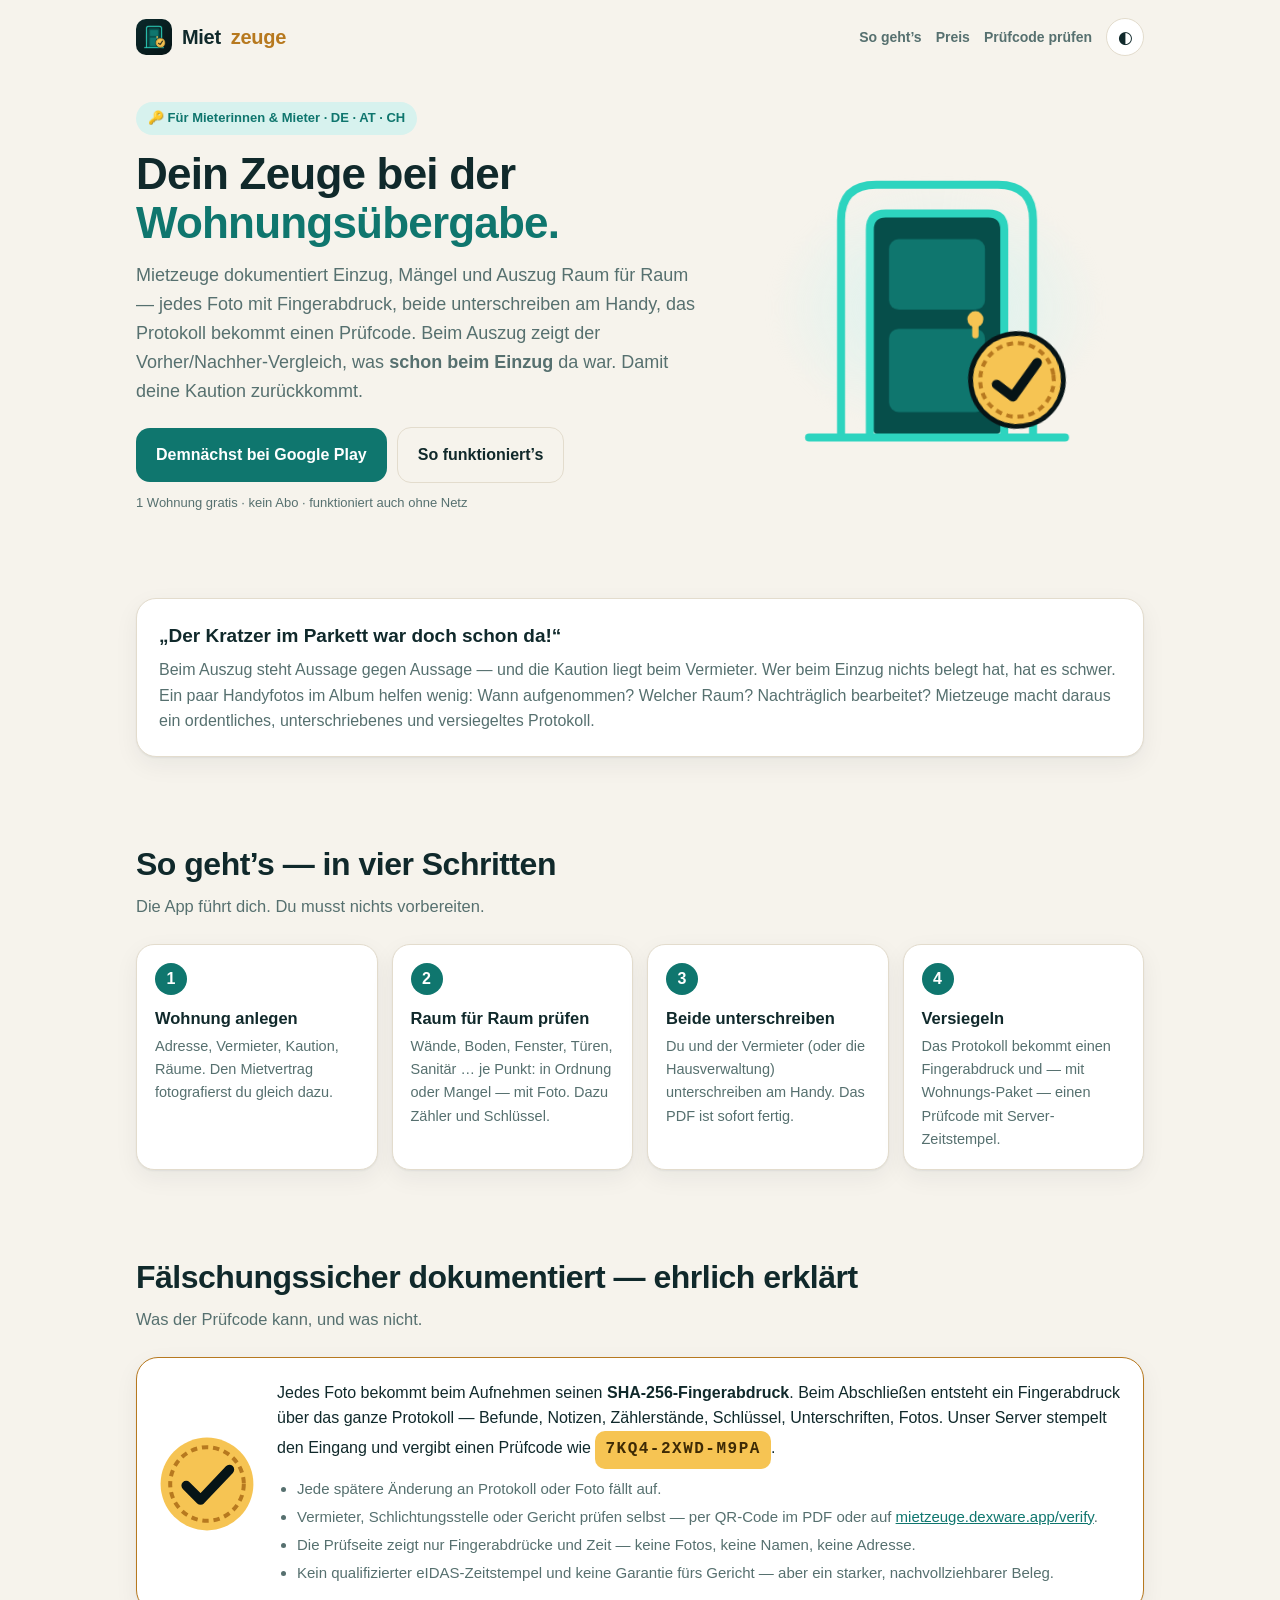
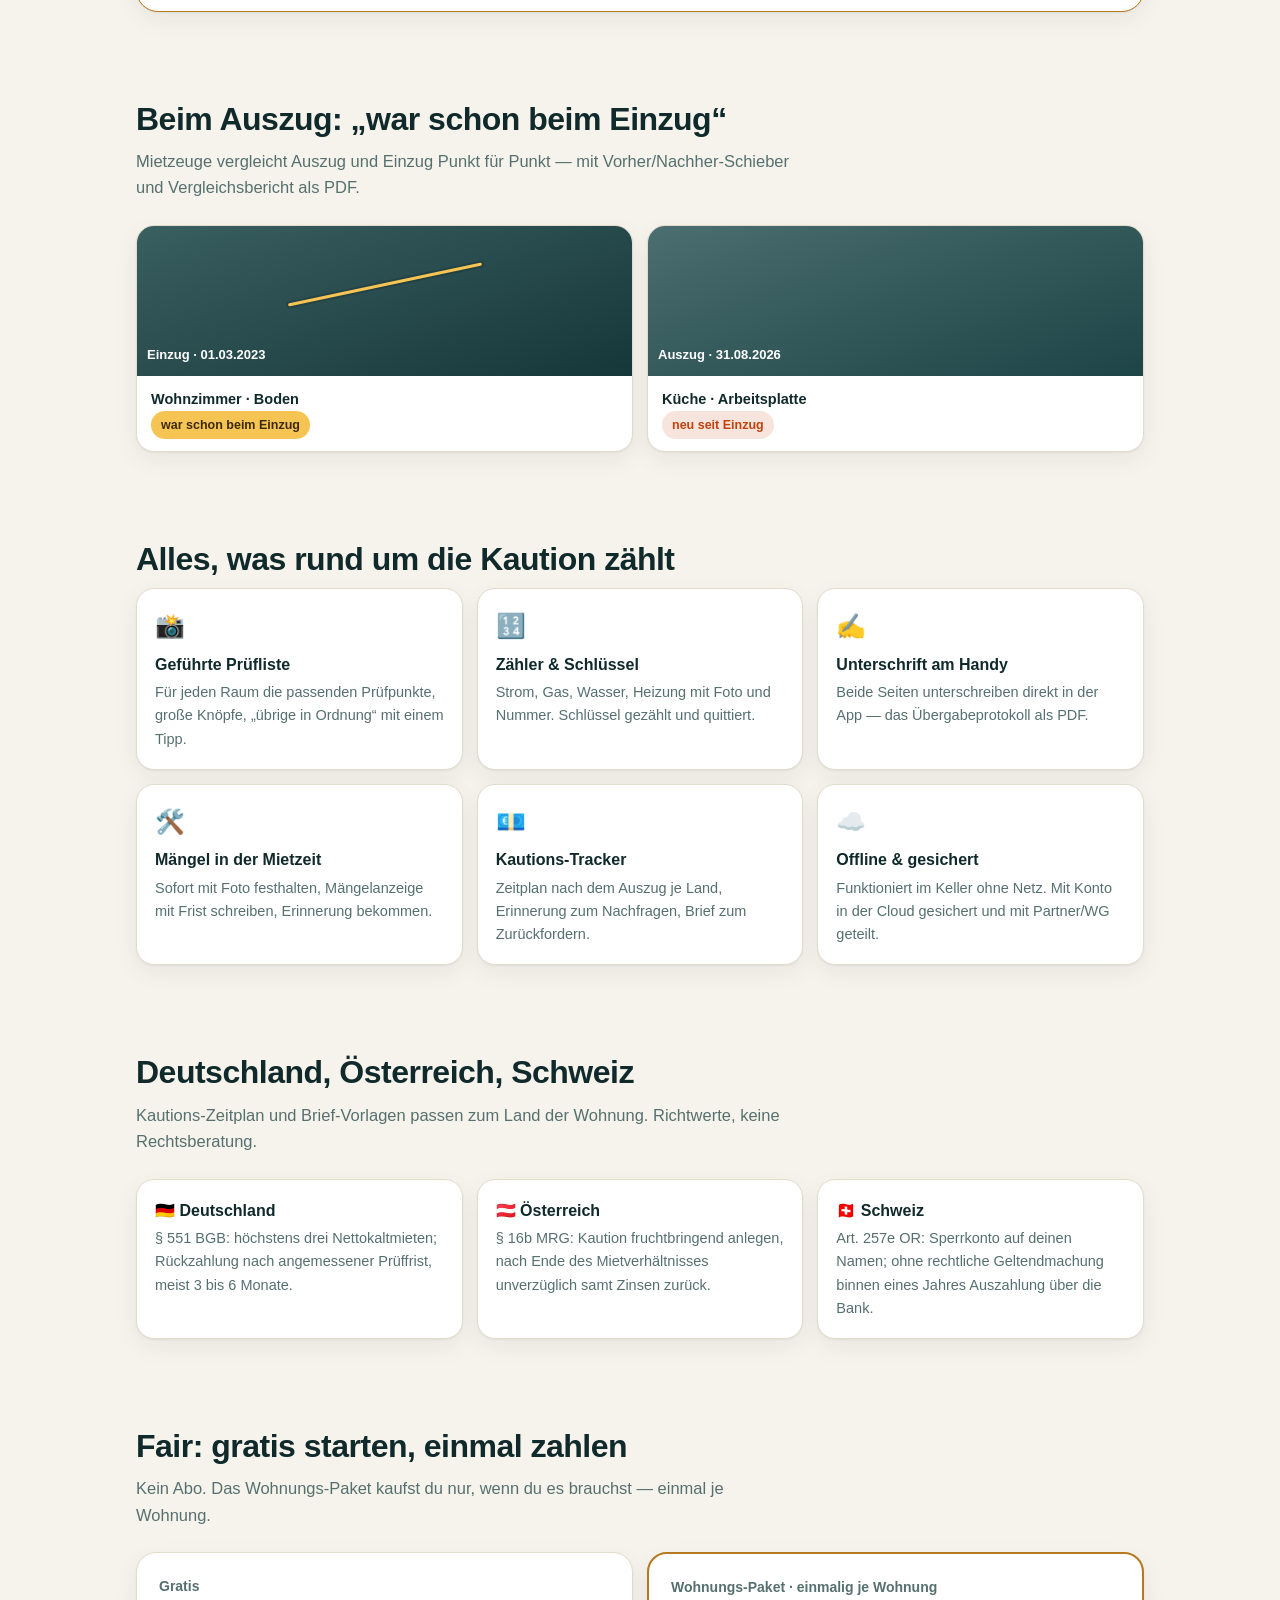
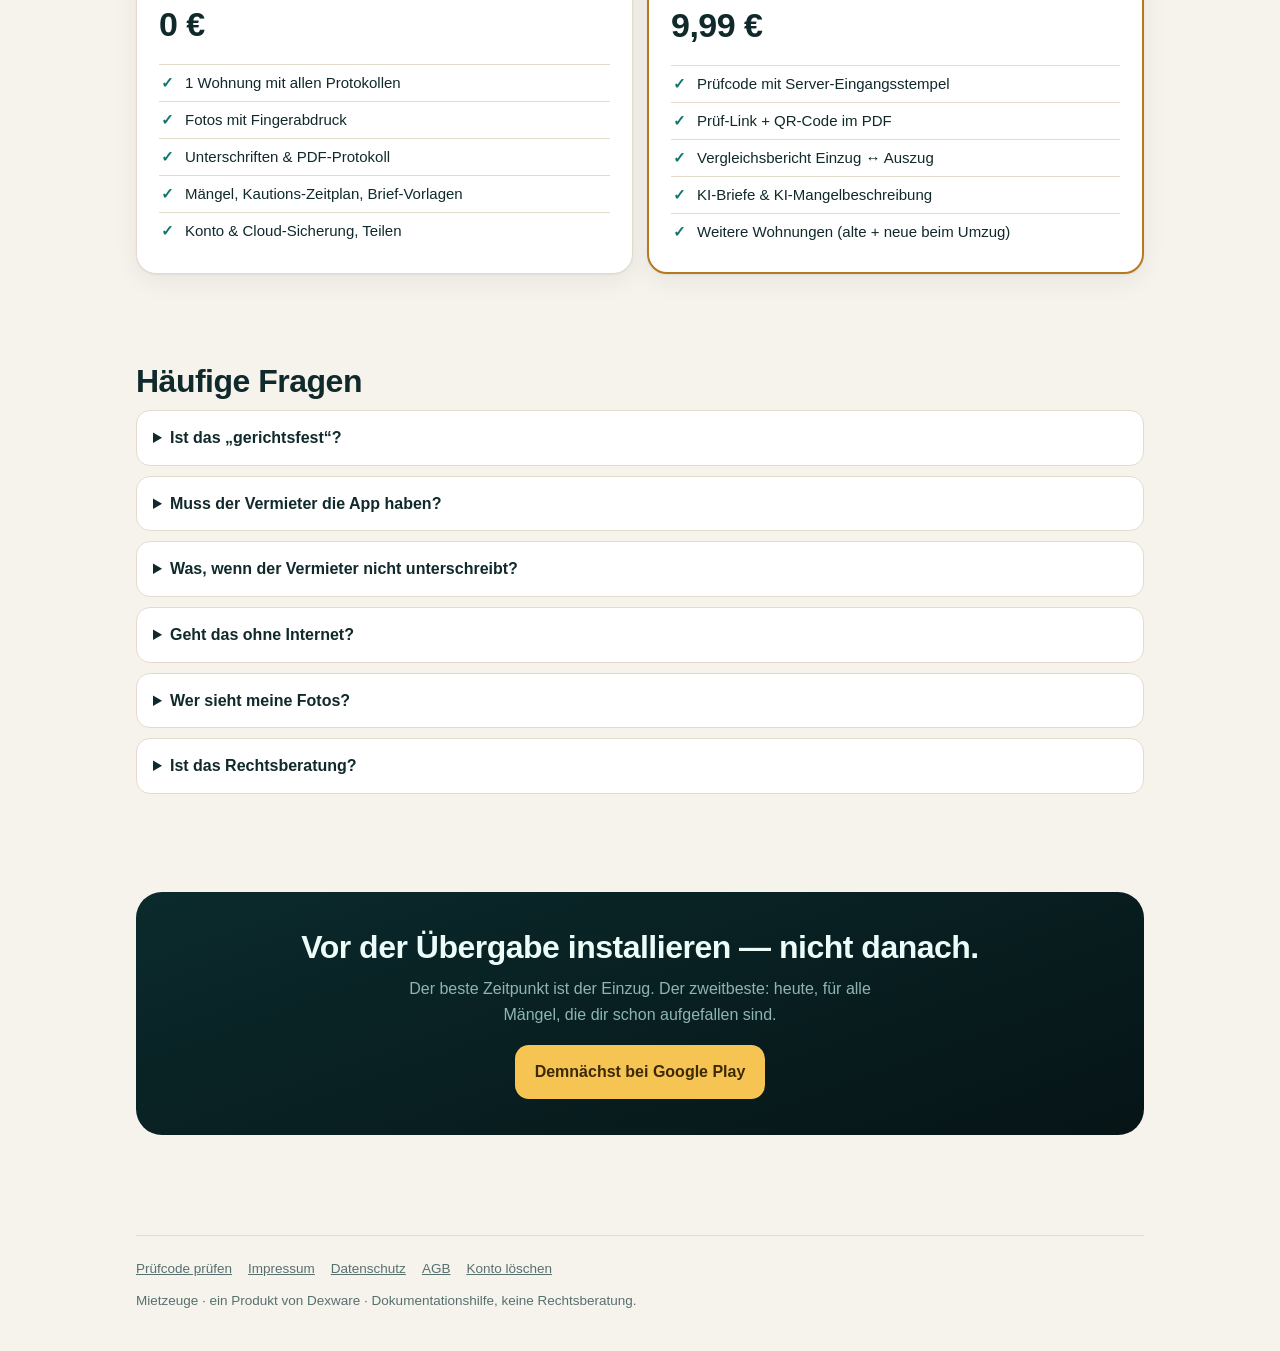
==== index.html @ 50dfbcc7 "Mietzeuge Website (Landing, Prüfseite, Rechtstexte)" ====
<!DOCTYPE html>
<html lang="de">
<head>
  <meta charset="utf-8" />
  <meta name="viewport" content="width=device-width, initial-scale=1" />
  <title>Mietzeuge — Wohnungsübergabe fälschungssicher dokumentieren</title>
  <meta name="description" content="Mietzeuge dokumentiert Einzug, Mängel und Auszug Raum für Raum — mit Foto-Fingerabdruck, Unterschrift am Handy und Prüfcode. Damit deine Kaution zurückkommt. Für Deutschland, Österreich und die Schweiz." />
  <meta name="theme-color" content="#061416" />
  <link rel="icon" type="image/png" href="/favicon.png" />
  <link rel="apple-touch-icon" href="/img/apple-touch-icon.png" />
  <link rel="canonical" href="https://mietzeuge.dexware.app/" />
  <meta property="og:title" content="Mietzeuge — dein Zeuge bei der Wohnungsübergabe" />
  <meta property="og:description" content="Einzug, Mängel, Auszug: Raum für Raum dokumentiert, mit Fingerabdruck und Prüfcode. Damit die Kaution zurückkommt." />
  <meta property="og:image" content="https://mietzeuge.dexware.app/img/icon-512.png" />
  <meta property="og:url" content="https://mietzeuge.dexware.app/" />
  <link rel="stylesheet" href="site.css" />
  <script>(function(){try{var t=localStorage.getItem('mz-theme');if(t==='light'||t==='dark')document.documentElement.setAttribute('data-theme',t);}catch(e){}})();</script>
  <script type="application/ld+json">{"@context":"https://schema.org","@type":"SoftwareApplication","name":"Mietzeuge","operatingSystem":"Android","applicationCategory":"UtilitiesApplication","offers":{"@type":"Offer","price":"0","priceCurrency":"EUR"},"publisher":{"@type":"Organization","name":"Dexware"}}</script>
  <style>
    .hero { display: grid; grid-template-columns: 1.15fr 0.85fr; gap: 32px; align-items: center; padding: 28px 0 40px; }
    .eyebrow { display: inline-flex; align-items: center; gap: 8px; background: var(--primary-soft); color: var(--primary); font-weight: 800; font-size: 13px; border-radius: 100px; padding: 6px 12px; margin-bottom: 14px; }
    .hero h1 em { font-style: normal; color: var(--primary); }
    .lead { font-size: 18px; color: var(--muted); margin: 14px 0 22px; max-width: 34em; }
    .cta { display: flex; flex-wrap: wrap; gap: 10px; align-items: center; }
    .small { font-size: 13px; color: var(--muted); margin-top: 10px; }
    .art { position: relative; display: flex; justify-content: center; }
    .art .glow { position: absolute; inset: 8% 10%; border-radius: 50%; background: radial-gradient(closest-side, var(--primary-soft), transparent); filter: blur(6px); }
    .door { position: relative; width: min(320px, 78vw); height: auto; }
    .door .outline { stroke-dasharray: 820; stroke-dashoffset: 820; animation: draw 1.2s 0.15s cubic-bezier(.6,.05,.3,1) forwards; }
    .door .fill { opacity: 0; animation: fade 0.5s 0.9s forwards; }
    .door .sealg { transform-origin: 150px 140px; transform: scale(1.9) rotate(-8deg); opacity: 0; animation: stamp 0.55s 1.45s cubic-bezier(.2,.9,.3,1.2) forwards; }
    @keyframes draw { to { stroke-dashoffset: 0; } }
    @keyframes fade { to { opacity: 1; } }
    @keyframes stamp { 60% { transform: scale(0.92) rotate(-8deg); opacity: 1; } to { transform: scale(1) rotate(-8deg); opacity: 1; } }
    @media (prefers-reduced-motion: reduce) { .door .outline { stroke-dashoffset: 0; } .door .fill, .door .sealg { opacity: 1; transform: rotate(-8deg); } }

    section.band { padding: 44px 0; }
    section.band h2 { font-size: clamp(22px, 4.6vw, 32px); font-weight: 900; letter-spacing: -0.5px; line-height: 1.2; margin-bottom: 10px; }
    .sub { color: var(--muted); font-size: 16.5px; max-width: 40em; margin-bottom: 24px; }
    .pain { background: var(--surface); border: 1px solid var(--border); border-radius: 20px; padding: 22px; box-shadow: var(--shadow); }
    .pain q { display: block; font-size: 19px; font-weight: 800; quotes: '„' '“'; margin-bottom: 6px; }

    .steps { display: grid; grid-template-columns: repeat(4, 1fr); gap: 14px; counter-reset: s; }
    .step { background: var(--surface); border: 1px solid var(--border); border-radius: 18px; padding: 18px; position: relative; box-shadow: var(--shadow); }
    .step::before { counter-increment: s; content: counter(s); display: inline-flex; width: 32px; height: 32px; border-radius: 50%; align-items: center; justify-content: center; background: var(--primary); color: var(--primary-ink); font-weight: 900; margin-bottom: 10px; }
    .step h3 { font-size: 16.5px; font-weight: 900; margin-bottom: 4px; }
    .step p { font-size: 14.5px; color: var(--muted); }

    .feat { display: grid; grid-template-columns: repeat(3, 1fr); gap: 14px; }
    .card { background: var(--surface); border: 1px solid var(--border); border-radius: 18px; padding: 18px; box-shadow: var(--shadow); }
    .card .ic { font-size: 24px; margin-bottom: 6px; }
    .card h3 { font-size: 16px; font-weight: 900; margin-bottom: 4px; }
    .card p { font-size: 14.5px; color: var(--muted); }

    .seal-box { display: grid; grid-template-columns: auto 1fr; gap: 22px; align-items: center; background: var(--surface); border: 1.5px solid var(--seal-deep); border-radius: 22px; padding: 22px; box-shadow: var(--shadow); }
    .seal-box ul { margin: 8px 0 0 20px; color: var(--muted); font-size: 15px; }
    .seal-box li { margin-bottom: 4px; }
    .code-demo { font-family: ui-monospace, Menlo, Consolas, monospace; font-weight: 900; letter-spacing: 1.5px; background: var(--seal); color: var(--seal-ink); border-radius: 10px; padding: 6px 10px; display: inline-block; }

    .compare { display: grid; grid-template-columns: 1fr 1fr; gap: 14px; }
    .ba { border-radius: 18px; overflow: hidden; border: 1px solid var(--border); background: var(--surface); box-shadow: var(--shadow); }
    .ba .ph { height: 150px; display: flex; align-items: flex-end; padding: 10px; font-weight: 800; font-size: 13px; color: #fff; background: linear-gradient(160deg, #3a5f61, #163739); position: relative; }
    .ba .ph.after { background: linear-gradient(160deg, #4b6e70, #1d4446); }
    .ba .ph .scratch { position: absolute; left: 30%; top: 38%; width: 40%; height: 3px; background: #f6c453; transform: rotate(-12deg); border-radius: 2px; box-shadow: 0 0 0 2px rgba(0,0,0,.15); }
    .ba .body { padding: 12px 14px; font-size: 14.5px; }
    .pill { display: inline-block; border-radius: 100px; padding: 4px 10px; font-weight: 800; font-size: 12.5px; }
    .pill.old { background: var(--seal); color: var(--seal-ink); }
    .pill.new { background: rgba(194, 65, 12, 0.14); color: var(--red); }

    .prices { display: grid; grid-template-columns: 1fr 1fr; gap: 14px; }
    .price { background: var(--surface); border: 1px solid var(--border); border-radius: 20px; padding: 22px; box-shadow: var(--shadow); }
    .price.hot { border: 2px solid var(--seal-deep); }
    .price .amt { font-size: 34px; font-weight: 900; letter-spacing: -0.5px; }
    .price .per { color: var(--muted); font-weight: 700; font-size: 14px; }
    .price ul { list-style: none; margin-top: 12px; }
    .price li { padding: 6px 0 6px 26px; position: relative; font-size: 15px; border-top: 1px solid var(--border); }
    .price li::before { content: '✓'; position: absolute; left: 2px; color: var(--primary); font-weight: 900; }

    .lands { display: grid; grid-template-columns: repeat(3, 1fr); gap: 14px; }
    .land h3 { font-size: 16px; font-weight: 900; margin-bottom: 4px; }
    .land p { font-size: 14.5px; color: var(--muted); }

    details { background: var(--surface); border: 1px solid var(--border); border-radius: 14px; padding: 14px 16px; margin-bottom: 10px; }
    summary { font-weight: 800; cursor: pointer; font-size: 16px; }
    details p { color: var(--muted); margin-top: 8px; font-size: 15px; }

    .final { text-align: center; background: linear-gradient(160deg, #0b2a2c, #061416); color: #ecfdf9; border-radius: 26px; padding: 36px 20px; }
    .final h2 { color: #ecfdf9; }
    .final p { color: #8fb5b0; margin: 8px auto 18px; max-width: 32em; }

    @media (max-width: 860px) {
      .hero { grid-template-columns: 1fr; gap: 10px; padding-top: 8px; }
      .art { order: -1; }
      .steps { grid-template-columns: 1fr 1fr; }
      .feat, .lands { grid-template-columns: 1fr 1fr; }
    }
    @media (max-width: 560px) {
      .steps, .feat, .lands, .prices, .compare { grid-template-columns: 1fr; }
      .seal-box { grid-template-columns: 1fr; }
      .lead { font-size: 16.5px; }
      .cta .btn { width: 100%; }
    }
  </style>
</head>
<body>
<div class="wrap">
  <header class="top">
    <a class="brand" href="/"><img src="/img/icon-192.png" alt="" width="36" height="36" />Miet<b>zeuge</b></a>
    <nav>
      <a class="hide-s" href="#so-gehts">So geht’s</a>
      <a class="hide-s" href="#preis">Preis</a>
      <a href="/verify/">Prüfcode prüfen</a>
      <button class="theme-btn" type="button" id="themeBtn" aria-label="Hell/Dunkel umschalten">◐</button>
    </nav>
  </header>

  <main>
    <section class="hero">
      <div>
        <span class="eyebrow">🔑 Für Mieterinnen &amp; Mieter · DE · AT · CH</span>
        <h1>Dein Zeuge bei der <em>Wohnungsübergabe.</em></h1>
        <p class="lead">Mietzeuge dokumentiert Einzug, Mängel und Auszug Raum für Raum — jedes Foto mit Fingerabdruck, beide unterschreiben am Handy, das Protokoll bekommt einen Prüfcode. Beim Auszug zeigt der Vorher/Nachher-Vergleich, was <strong>schon beim Einzug</strong> da war. Damit deine Kaution zurückkommt.</p>
        <div class="cta">
          <span class="btn primary" aria-disabled="true">Demnächst bei Google Play</span>
          <a class="btn ghost" href="#so-gehts">So funktioniert’s</a>
        </div>
        <p class="small">1 Wohnung gratis · kein Abo · funktioniert auch ohne Netz</p>
      </div>
      <div class="art" aria-hidden="true">
        <div class="glow"></div>
        <svg class="door" viewBox="0 0 200 190" role="img">
          <g class="fill">
            <rect x="58" y="36" width="84" height="140" rx="10" fill="#064E4A" />
            <rect x="70" y="52" width="60" height="44" rx="6" fill="#0F766E" />
            <rect x="70" y="108" width="60" height="52" rx="6" fill="#0F766E" />
            <circle cx="124" cy="102" r="5" fill="#F6C453" />
            <path d="M124 102 v10" stroke="#F6C453" stroke-width="4" stroke-linecap="round" />
          </g>
          <path class="outline" d="M40 176 V40 Q40 18 62 18 H138 Q160 18 160 40 V176 M58 176 V46 Q58 36 68 36 H132 Q142 36 142 46 V176 M20 176 H180" fill="none" stroke="#2DD4BF" stroke-width="5" stroke-linecap="round" stroke-linejoin="round" />
          <g class="sealg">
            <circle cx="150" cy="140" r="29" fill="#F6C453" stroke="#061416" stroke-width="3" />
            <circle cx="150" cy="140" r="23" fill="none" stroke="#B7791F" stroke-width="2.5" stroke-dasharray="4 3" />
            <path d="M137 141 L146 150 L164 131" stroke="#061416" stroke-width="6" stroke-linecap="round" stroke-linejoin="round" fill="none" />
          </g>
        </svg>
      </div>
    </section>

    <section class="band">
      <div class="pain">
        <q>Der Kratzer im Parkett war doch schon da!</q>
        <p style="color:var(--muted)">Beim Auszug steht Aussage gegen Aussage — und die Kaution liegt beim Vermieter. Wer beim Einzug nichts belegt hat, hat es schwer. Ein paar Handyfotos im Album helfen wenig: Wann aufgenommen? Welcher Raum? Nachträglich bearbeitet? Mietzeuge macht daraus ein ordentliches, unterschriebenes und versiegeltes Protokoll.</p>
      </div>
    </section>

    <section class="band" id="so-gehts">
      <h2>So geht’s — in vier Schritten</h2>
      <p class="sub">Die App führt dich. Du musst nichts vorbereiten.</p>
      <div class="steps">
        <div class="step"><h3>Wohnung anlegen</h3><p>Adresse, Vermieter, Kaution, Räume. Den Mietvertrag fotografierst du gleich dazu.</p></div>
        <div class="step"><h3>Raum für Raum prüfen</h3><p>Wände, Boden, Fenster, Türen, Sanitär … je Punkt: in Ordnung oder Mangel — mit Foto. Dazu Zähler und Schlüssel.</p></div>
        <div class="step"><h3>Beide unterschreiben</h3><p>Du und der Vermieter (oder die Hausverwaltung) unterschreiben am Handy. Das PDF ist sofort fertig.</p></div>
        <div class="step"><h3>Versiegeln</h3><p>Das Protokoll bekommt einen Fingerabdruck und — mit Wohnungs-Paket — einen Prüfcode mit Server-Zeitstempel.</p></div>
      </div>
    </section>

    <section class="band">
      <h2>Fälschungssicher dokumentiert — ehrlich erklärt</h2>
      <p class="sub">Was der Prüfcode kann, und was nicht.</p>
      <div class="seal-box">
        <svg width="96" height="96" viewBox="0 0 60 60" aria-hidden="true"><circle cx="30" cy="30" r="29" fill="#F6C453" /><circle cx="30" cy="30" r="23" fill="none" stroke="#B7791F" stroke-width="2.5" stroke-dasharray="4 3" /><path d="M17 31 L26 40 L44 21" stroke="#061416" stroke-width="6" stroke-linecap="round" stroke-linejoin="round" fill="none" /></svg>
        <div>
          <p>Jedes Foto bekommt beim Aufnehmen seinen <strong>SHA-256-Fingerabdruck</strong>. Beim Abschließen entsteht ein Fingerabdruck über das ganze Protokoll — Befunde, Notizen, Zählerstände, Schlüssel, Unterschriften, Fotos. Unser Server stempelt den Eingang und vergibt einen Prüfcode wie <span class="code-demo">7KQ4-2XWD-M9PA</span>.</p>
          <ul>
            <li>Jede spätere Änderung an Protokoll oder Foto fällt auf.</li>
            <li>Vermieter, Schlichtungsstelle oder Gericht prüfen selbst — per QR-Code im PDF oder auf <a href="/verify/">mietzeuge.dexware.app/verify</a>.</li>
            <li>Die Prüfseite zeigt nur Fingerabdrücke und Zeit — keine Fotos, keine Namen, keine Adresse.</li>
            <li>Kein qualifizierter eIDAS-Zeitstempel und keine Garantie fürs Gericht — aber ein starker, nachvollziehbarer Beleg.</li>
          </ul>
        </div>
      </div>
    </section>

    <section class="band">
      <h2>Beim Auszug: „war schon beim Einzug“</h2>
      <p class="sub">Mietzeuge vergleicht Auszug und Einzug Punkt für Punkt — mit Vorher/Nachher-Schieber und Vergleichsbericht als PDF.</p>
      <div class="compare">
        <div class="ba"><div class="ph"><span class="scratch"></span>Einzug · 01.03.2023</div><div class="body"><b>Wohnzimmer · Boden</b><br /><span class="pill old">war schon beim Einzug</span></div></div>
        <div class="ba"><div class="ph after">Auszug · 31.08.2026</div><div class="body"><b>Küche · Arbeitsplatte</b><br /><span class="pill new">neu seit Einzug</span></div></div>
      </div>
    </section>

    <section class="band">
      <h2>Alles, was rund um die Kaution zählt</h2>
      <div class="feat">
        <div class="card"><div class="ic">📸</div><h3>Geführte Prüfliste</h3><p>Für jeden Raum die passenden Prüfpunkte, große Knöpfe, „übrige in Ordnung“ mit einem Tipp.</p></div>
        <div class="card"><div class="ic">🔢</div><h3>Zähler &amp; Schlüssel</h3><p>Strom, Gas, Wasser, Heizung mit Foto und Nummer. Schlüssel gezählt und quittiert.</p></div>
        <div class="card"><div class="ic">✍️</div><h3>Unterschrift am Handy</h3><p>Beide Seiten unterschreiben direkt in der App — das Übergabeprotokoll als PDF.</p></div>
        <div class="card"><div class="ic">🛠️</div><h3>Mängel in der Mietzeit</h3><p>Sofort mit Foto festhalten, Mängelanzeige mit Frist schreiben, Erinnerung bekommen.</p></div>
        <div class="card"><div class="ic">💶</div><h3>Kautions-Tracker</h3><p>Zeitplan nach dem Auszug je Land, Erinnerung zum Nachfragen, Brief zum Zurückfordern.</p></div>
        <div class="card"><div class="ic">☁️</div><h3>Offline &amp; gesichert</h3><p>Funktioniert im Keller ohne Netz. Mit Konto in der Cloud gesichert und mit Partner/WG geteilt.</p></div>
      </div>
    </section>

    <section class="band">
      <h2>Deutschland, Österreich, Schweiz</h2>
      <p class="sub">Kautions-Zeitplan und Brief-Vorlagen passen zum Land der Wohnung. Richtwerte, keine Rechtsberatung.</p>
      <div class="lands">
        <div class="card land"><h3>🇩🇪 Deutschland</h3><p>§ 551 BGB: höchstens drei Nettokaltmieten; Rückzahlung nach angemessener Prüffrist, meist 3 bis 6 Monate.</p></div>
        <div class="card land"><h3>🇦🇹 Österreich</h3><p>§ 16b MRG: Kaution fruchtbringend anlegen, nach Ende des Mietverhältnisses unverzüglich samt Zinsen zurück.</p></div>
        <div class="card land"><h3>🇨🇭 Schweiz</h3><p>Art. 257e OR: Sperrkonto auf deinen Namen; ohne rechtliche Geltendmachung binnen eines Jahres Auszahlung über die Bank.</p></div>
      </div>
    </section>

    <section class="band" id="preis">
      <h2>Fair: gratis starten, einmal zahlen</h2>
      <p class="sub">Kein Abo. Das Wohnungs-Paket kaufst du nur, wenn du es brauchst — einmal je Wohnung.</p>
      <div class="prices">
        <div class="price">
          <div class="per">Gratis</div>
          <div class="amt">0 €</div>
          <ul>
            <li>1 Wohnung mit allen Protokollen</li>
            <li>Fotos mit Fingerabdruck</li>
            <li>Unterschriften &amp; PDF-Protokoll</li>
            <li>Mängel, Kautions-Zeitplan, Brief-Vorlagen</li>
            <li>Konto &amp; Cloud-Sicherung, Teilen</li>
          </ul>
        </div>
        <div class="price hot">
          <div class="per">Wohnungs-Paket · einmalig je Wohnung</div>
          <div class="amt">9,99 €</div>
          <ul>
            <li>Prüfcode mit Server-Eingangsstempel</li>
            <li>Prüf-Link + QR-Code im PDF</li>
            <li>Vergleichsbericht Einzug ↔ Auszug</li>
            <li>KI-Briefe &amp; KI-Mangelbeschreibung</li>
            <li>Weitere Wohnungen (alte + neue beim Umzug)</li>
          </ul>
        </div>
      </div>
    </section>

    <section class="band">
      <h2>Häufige Fragen</h2>
      <details><summary>Ist das „gerichtsfest“?</summary><p>Das verspricht seriöserweise niemand. Mietzeuge sorgt dafür, dass dein Protokoll vollständig, unterschrieben und nachweislich unverändert ist — der Prüfcode belegt, dass es spätestens zum angezeigten Zeitpunkt so existierte. Wie ein Gericht oder eine Schlichtungsstelle das würdigt, entscheidet im Einzelfall das Gericht. Ein qualifizierter eIDAS-Zeitstempel ist für später geplant.</p></details>
      <details><summary>Muss der Vermieter die App haben?</summary><p>Nein. Er unterschreibt auf deinem Handy und bekommt das PDF per Mail oder Messenger. Prüfen kann er im Browser.</p></details>
      <details><summary>Was, wenn der Vermieter nicht unterschreibt?</summary><p>Dann unterschreibst du allein oder mit einer Zeugin bzw. einem Zeugen. Fotos mit Fingerabdruck und Prüfcode bleiben ein Beleg.</p></details>
      <details><summary>Geht das ohne Internet?</summary><p>Ja. Alles funktioniert offline; Sicherung und Prüfcode folgen, sobald wieder Netz da ist.</p></details>
      <details><summary>Wer sieht meine Fotos?</summary><p>Nur du und die Personen, die du in deine Mietakte einlädst. Die Prüfseite zeigt ausschließlich Fingerabdrücke und Zeit. Details in der <a href="/datenschutz.html">Datenschutzerklärung</a>.</p></details>
      <details><summary>Ist das Rechtsberatung?</summary><p>Nein. Mietzeuge ist eine Dokumentationshilfe. Bei Streit helfen Mieterverein, Mietervereinigung, Arbeiterkammer, Schlichtungsstelle oder eine Anwältin bzw. ein Anwalt.</p></details>
    </section>

    <section class="band">
      <div class="final">
        <h2>Vor der Übergabe installieren — nicht danach.</h2>
        <p>Der beste Zeitpunkt ist der Einzug. Der zweitbeste: heute, für alle Mängel, die dir schon aufgefallen sind.</p>
        <span class="btn seal" aria-disabled="true">Demnächst bei Google Play</span>
      </div>
    </section>
  </main>

  <footer>
    <nav><a href="/verify/">Prüfcode prüfen</a><a href="/impressum.html">Impressum</a><a href="/datenschutz.html">Datenschutz</a><a href="/agb.html">AGB</a><a href="/konto-loeschung.html">Konto löschen</a></nav>
    <div>Mietzeuge · ein Produkt von Dexware · Dokumentationshilfe, keine Rechtsberatung.</div>
  </footer>
</div>
<script>(function(){var b=document.getElementById('themeBtn');if(!b)return;b.addEventListener('click',function(){var r=document.documentElement;var cur=r.getAttribute('data-theme')||(matchMedia('(prefers-color-scheme: dark)').matches?'dark':'light');var n=cur==='dark'?'light':'dark';r.setAttribute('data-theme',n);try{localStorage.setItem('mz-theme',n);}catch(e){}});})();</script>
</body>
</html>
---- site.css ----
/* Mietzeuge — gemeinsamer Look aller Seiten (hell/dunkel automatisch, Umschalter per data-theme). */
:root {
  --bg: #f6f3ec;
  --bg2: #efe9dc;
  --surface: #ffffff;
  --border: #e3dccd;
  --text: #10292b;
  --muted: #56706f;
  --primary: #0f766e;
  --primary-ink: #ffffff;
  --primary-soft: #d7f2ee;
  --seal: #f6c453;
  --seal-deep: #b7791f;
  --seal-ink: #3d2a05;
  --red: #c2410c;
  --green: #15803d;
  --shadow: 0 1px 2px rgba(16, 41, 43, 0.06), 0 8px 24px rgba(16, 41, 43, 0.06);
  color-scheme: light;
}
@media (prefers-color-scheme: dark) {
  :root:not([data-theme='light']) {
    --bg: #061416;
    --bg2: #0b2a2c;
    --surface: #0e2426;
    --border: #1d3e40;
    --text: #ecfdf9;
    --muted: #8fb5b0;
    --primary: #2dd4bf;
    --primary-ink: #04201d;
    --primary-soft: #0f3b3a;
    --seal: #f6c453;
    --seal-deep: #b7791f;
    --seal-ink: #2a1c02;
    --red: #fb923c;
    --green: #4ade80;
    --shadow: 0 1px 2px rgba(0, 0, 0, 0.3), 0 10px 30px rgba(0, 0, 0, 0.25);
    color-scheme: dark;
  }
}
:root[data-theme='dark'] {
  --bg: #061416;
  --bg2: #0b2a2c;
  --surface: #0e2426;
  --border: #1d3e40;
  --text: #ecfdf9;
  --muted: #8fb5b0;
  --primary: #2dd4bf;
  --primary-ink: #04201d;
  --primary-soft: #0f3b3a;
  --seal: #f6c453;
  --seal-deep: #b7791f;
  --seal-ink: #2a1c02;
  --red: #fb923c;
  --green: #4ade80;
  --shadow: 0 1px 2px rgba(0, 0, 0, 0.3), 0 10px 30px rgba(0, 0, 0, 0.25);
  color-scheme: dark;
}

* { box-sizing: border-box; margin: 0; padding: 0; }
html { -webkit-text-size-adjust: 100%; }
body {
  background: var(--bg);
  color: var(--text);
  font-family: ui-rounded, 'SF Pro Rounded', -apple-system, BlinkMacSystemFont, 'Segoe UI', Roboto, Helvetica, Arial, sans-serif;
  line-height: 1.6;
  -webkit-font-smoothing: antialiased;
  overflow-x: hidden;
}
a { color: var(--primary); }
img, svg { max-width: 100%; }
.wrap { max-width: 1040px; margin: 0 auto; padding: 0 16px; }
.narrow { max-width: 760px; }

/* Kopf */
.top { display: flex; align-items: center; justify-content: space-between; gap: 12px; padding: 18px 0; }
.brand { display: flex; align-items: center; gap: 10px; text-decoration: none; color: var(--text); font-weight: 900; font-size: 20px; letter-spacing: -0.3px; }
.brand img { width: 36px; height: 36px; border-radius: 10px; }
.brand b { color: var(--seal-deep); }
:root[data-theme='dark'] .brand b { color: var(--seal); }
@media (prefers-color-scheme: dark) { :root:not([data-theme='light']) .brand b { color: var(--seal); } }
.top nav { display: flex; align-items: center; gap: 14px; font-size: 14px; font-weight: 700; }
.top nav a { text-decoration: none; color: var(--muted); }
.theme-btn { background: var(--surface); border: 1px solid var(--border); color: var(--text); border-radius: 100px; width: 38px; height: 38px; display: inline-flex; align-items: center; justify-content: center; cursor: pointer; font-size: 17px; }

/* Text-Seiten */
h1 { font-size: clamp(26px, 6vw, 44px); line-height: 1.12; font-weight: 900; letter-spacing: -0.8px; }
.doc h1 { font-size: clamp(24px, 5vw, 32px); margin: 10px 0 6px; }
.doc h2 { font-size: 18px; font-weight: 800; margin: 28px 0 8px; }
.doc h3 { font-size: 15px; font-weight: 800; margin: 16px 0 6px; }
.doc p, .doc li { font-size: 15.5px; }
.doc p { margin-bottom: 8px; }
.doc ul { margin: 8px 0 8px 22px; }
.doc li { margin-bottom: 5px; }
.stand { color: var(--muted); font-size: 13px; margin-bottom: 6px; }
.note { background: var(--surface); border: 1px solid var(--border); border-left: 4px solid var(--primary); border-radius: 12px; padding: 14px 16px; margin: 16px 0; font-size: 14.5px; color: var(--muted); }
.note.seal { border-left-color: var(--seal-deep); }
table { width: 100%; border-collapse: collapse; margin: 10px 0; font-size: 14px; }
th, td { text-align: left; padding: 8px 10px; border-bottom: 1px solid var(--border); vertical-align: top; }
th { color: var(--muted); font-weight: 700; }
code, .mono { font-family: ui-monospace, SFMono-Regular, Menlo, Consolas, monospace; font-size: 13px; word-break: break-all; }

/* Fuß */
footer { margin-top: 56px; padding: 22px 0 40px; border-top: 1px solid var(--border); font-size: 13.5px; color: var(--muted); }
footer nav { display: flex; flex-wrap: wrap; gap: 6px 16px; margin-bottom: 10px; }
footer nav a { color: var(--muted); }

/* Knöpfe */
.btn { display: inline-flex; align-items: center; justify-content: center; gap: 8px; border-radius: 14px; padding: 14px 20px; font-weight: 800; font-size: 16px; text-decoration: none; border: 0; cursor: pointer; font-family: inherit; }
.btn.primary { background: var(--primary); color: var(--primary-ink); }
.btn.ghost { background: transparent; color: var(--text); border: 1.5px solid var(--border); }
.btn.seal { background: var(--seal); color: var(--seal-ink); }
.btn:disabled { opacity: 0.6; cursor: default; }

/* Formulare (Prüfseite) */
input[type='text'], input[type='search'] { width: 100%; background: var(--surface); border: 1.5px solid var(--border); color: var(--text); border-radius: 12px; padding: 13px 14px; font-size: 18px; font-weight: 800; letter-spacing: 1.5px; font-family: inherit; text-transform: uppercase; }
input:focus-visible, .btn:focus-visible, a:focus-visible, button:focus-visible { outline: 3px solid var(--seal); outline-offset: 2px; }

@media (max-width: 560px) {
  .top nav .hide-s { display: none; }
  table, thead, tbody, tr, th, td { display: block; }
  thead { display: none; }
  td { border: 0; padding: 2px 0; }
  tr { border-bottom: 1px solid var(--border); padding: 8px 0; }
}
@media (prefers-reduced-motion: reduce) {
  *, *::before, *::after { animation: none !important; transition: none !important; }
}
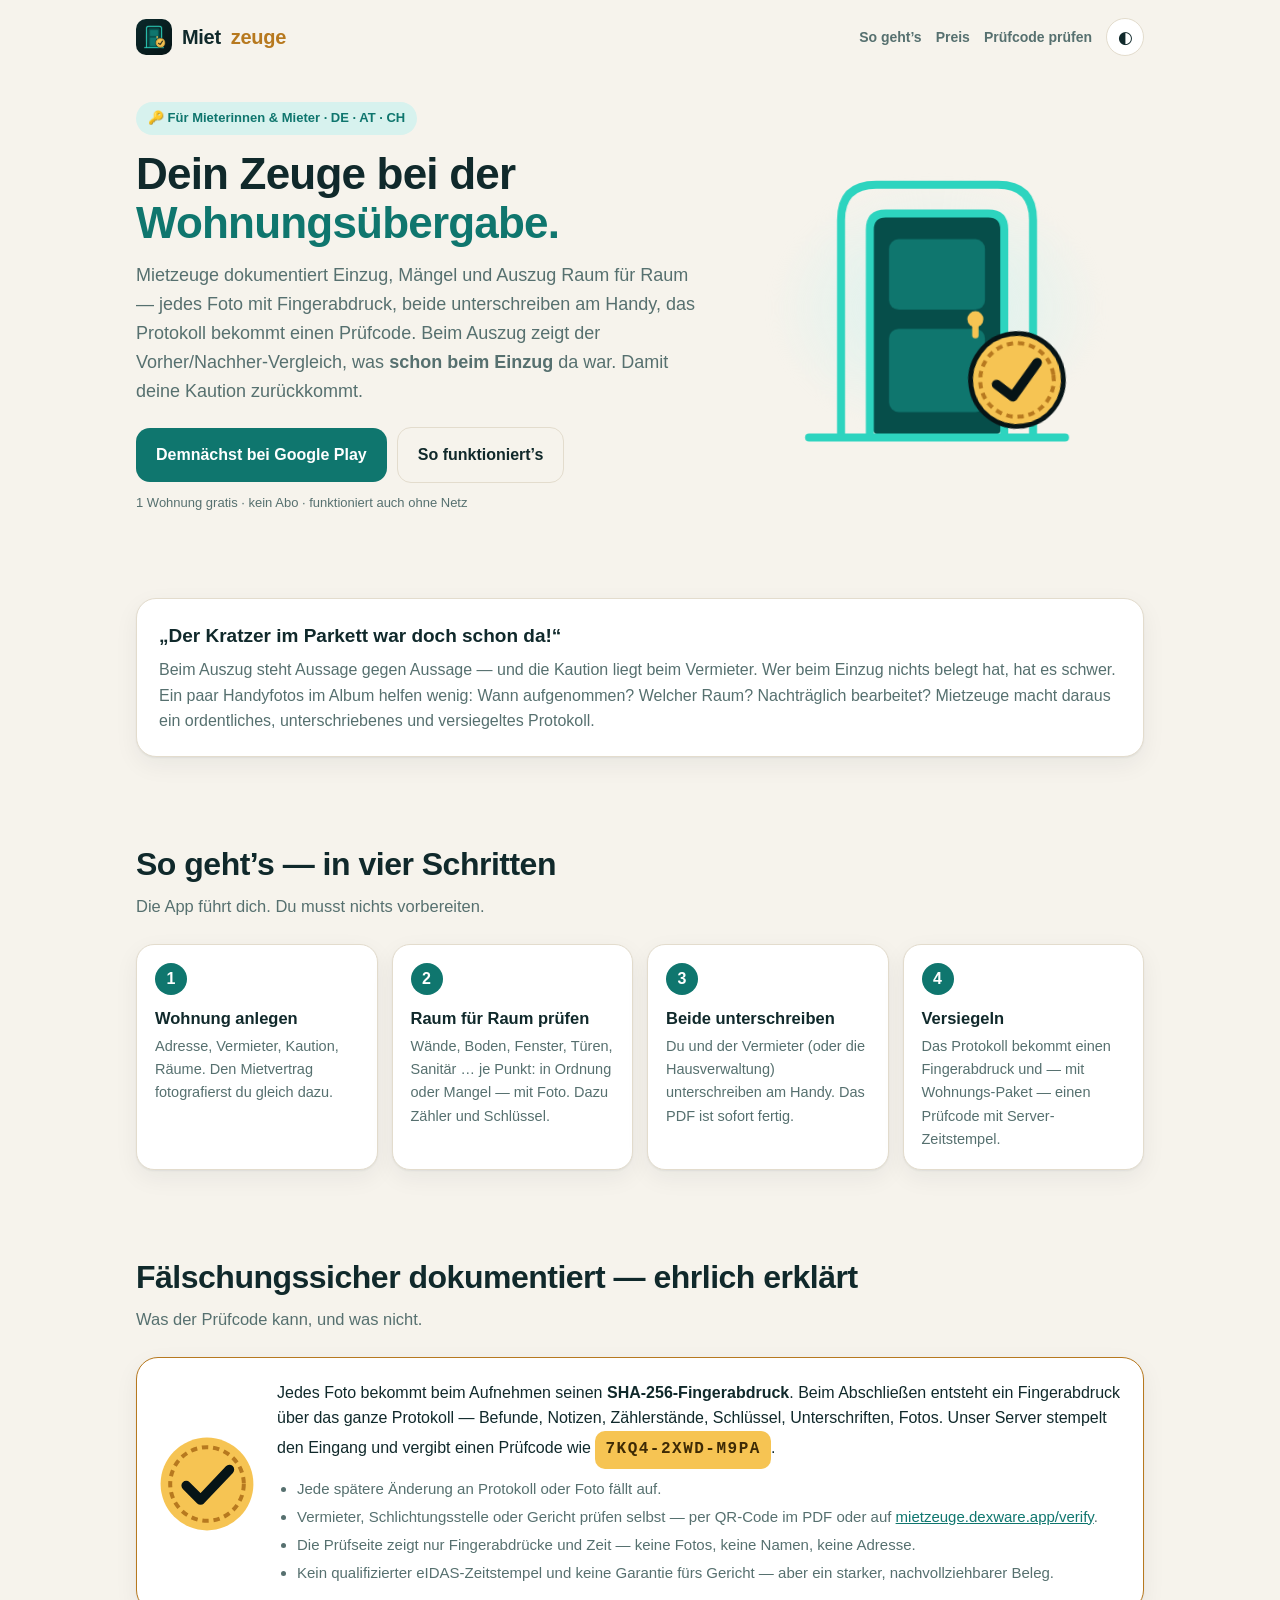
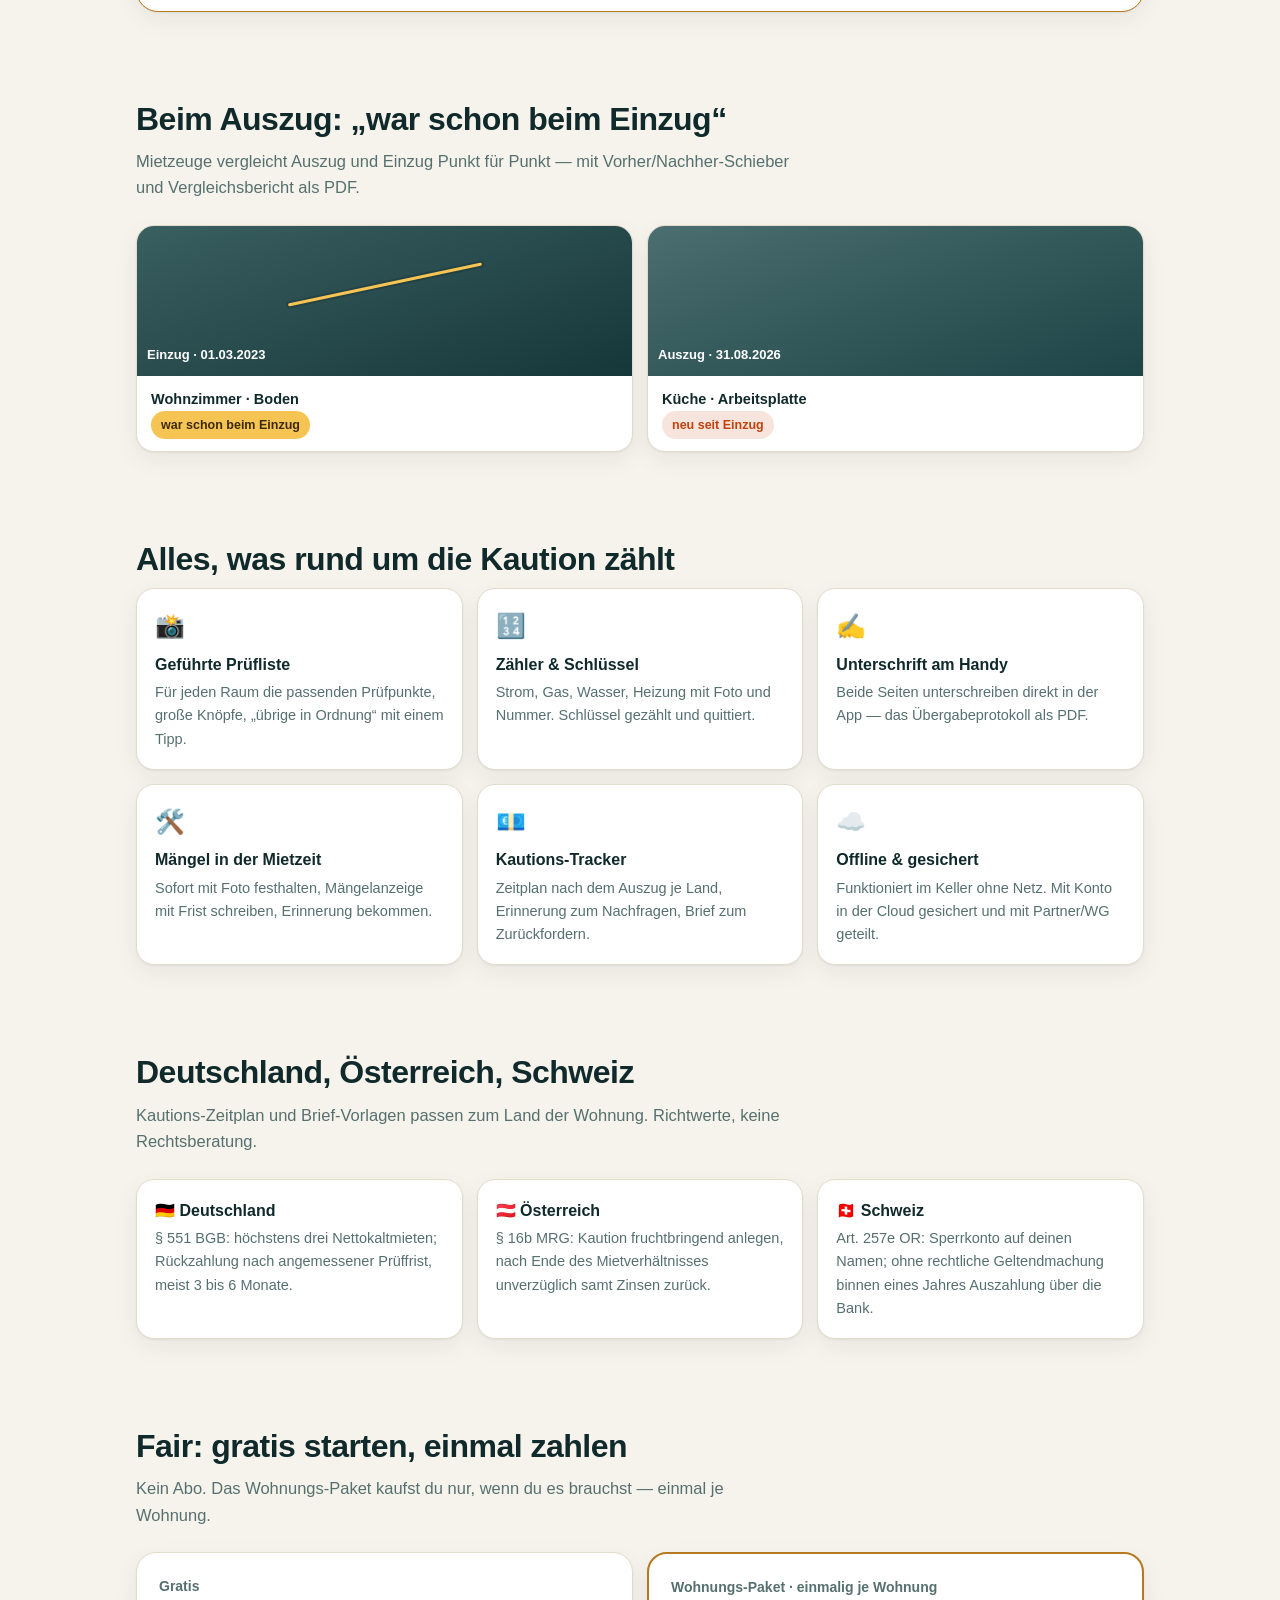
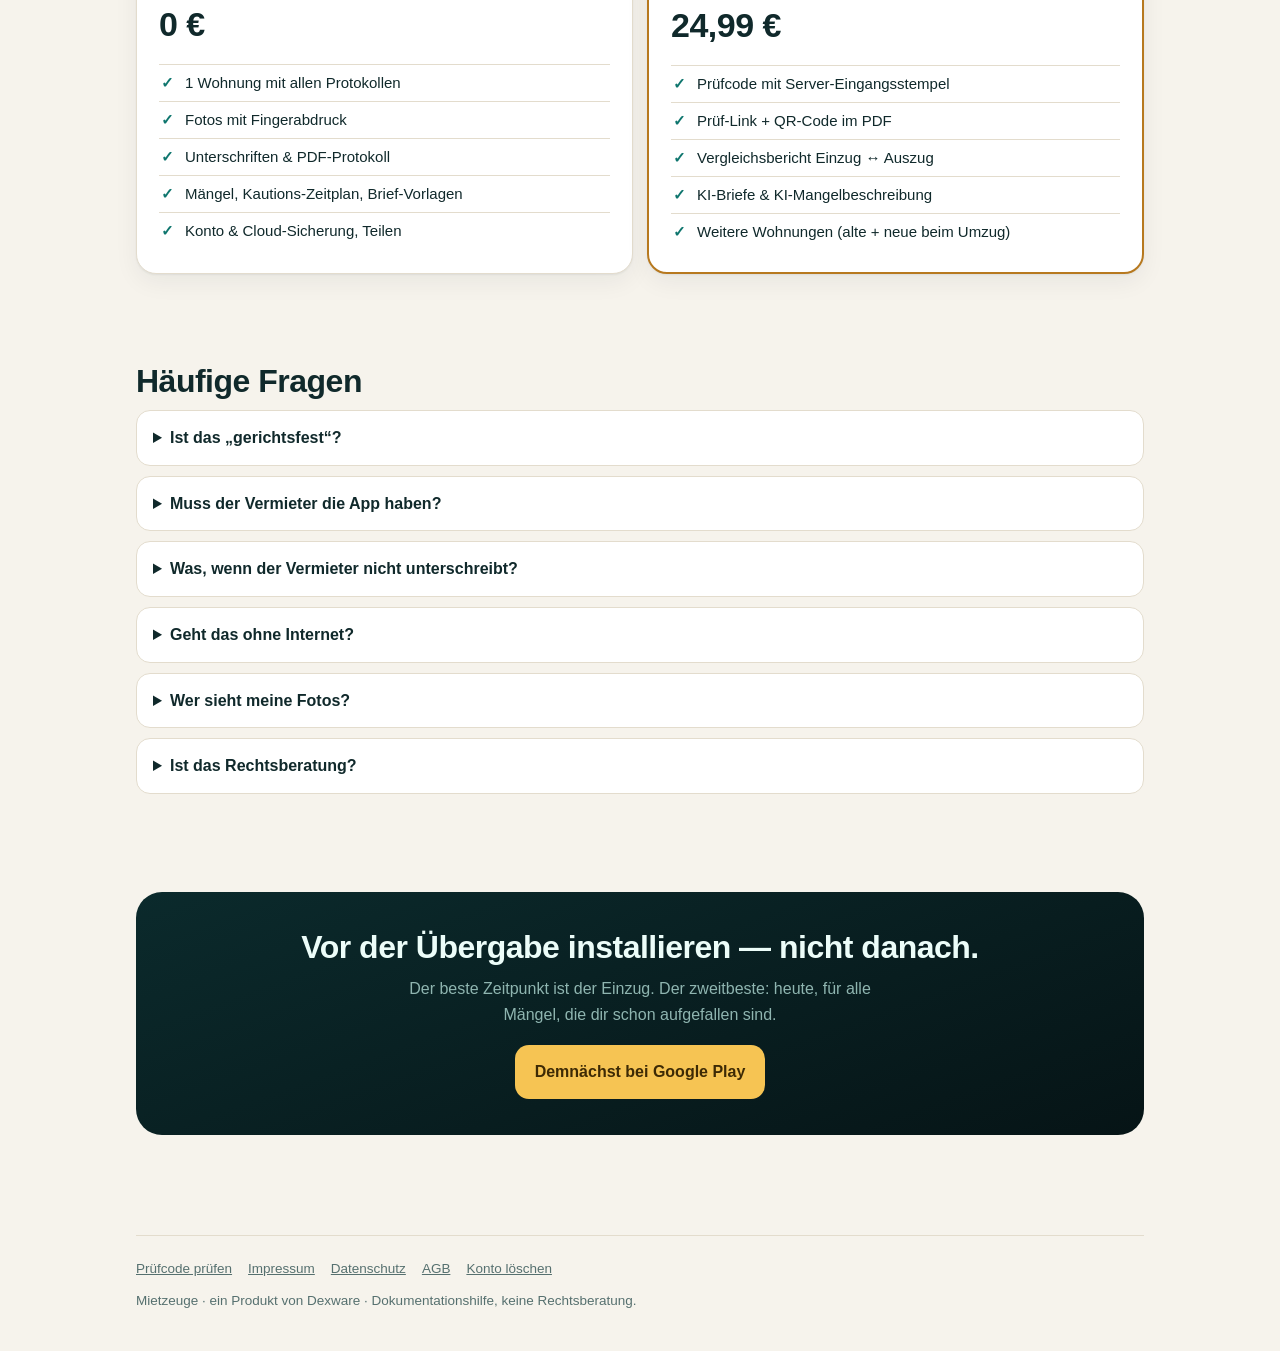
==== commit 015d6d24: "Preis Wohnungs-Paket 24,99 €" ====
--- a/index.html
+++ b/index.html
@@ -229,7 +229,7 @@
         </div>
         <div class="price hot">
           <div class="per">Wohnungs-Paket · einmalig je Wohnung</div>
-          <div class="amt">9,99 €</div>
+          <div class="amt">24,99 €</div>
           <ul>
             <li>Prüfcode mit Server-Eingangsstempel</li>
             <li>Prüf-Link + QR-Code im PDF</li>
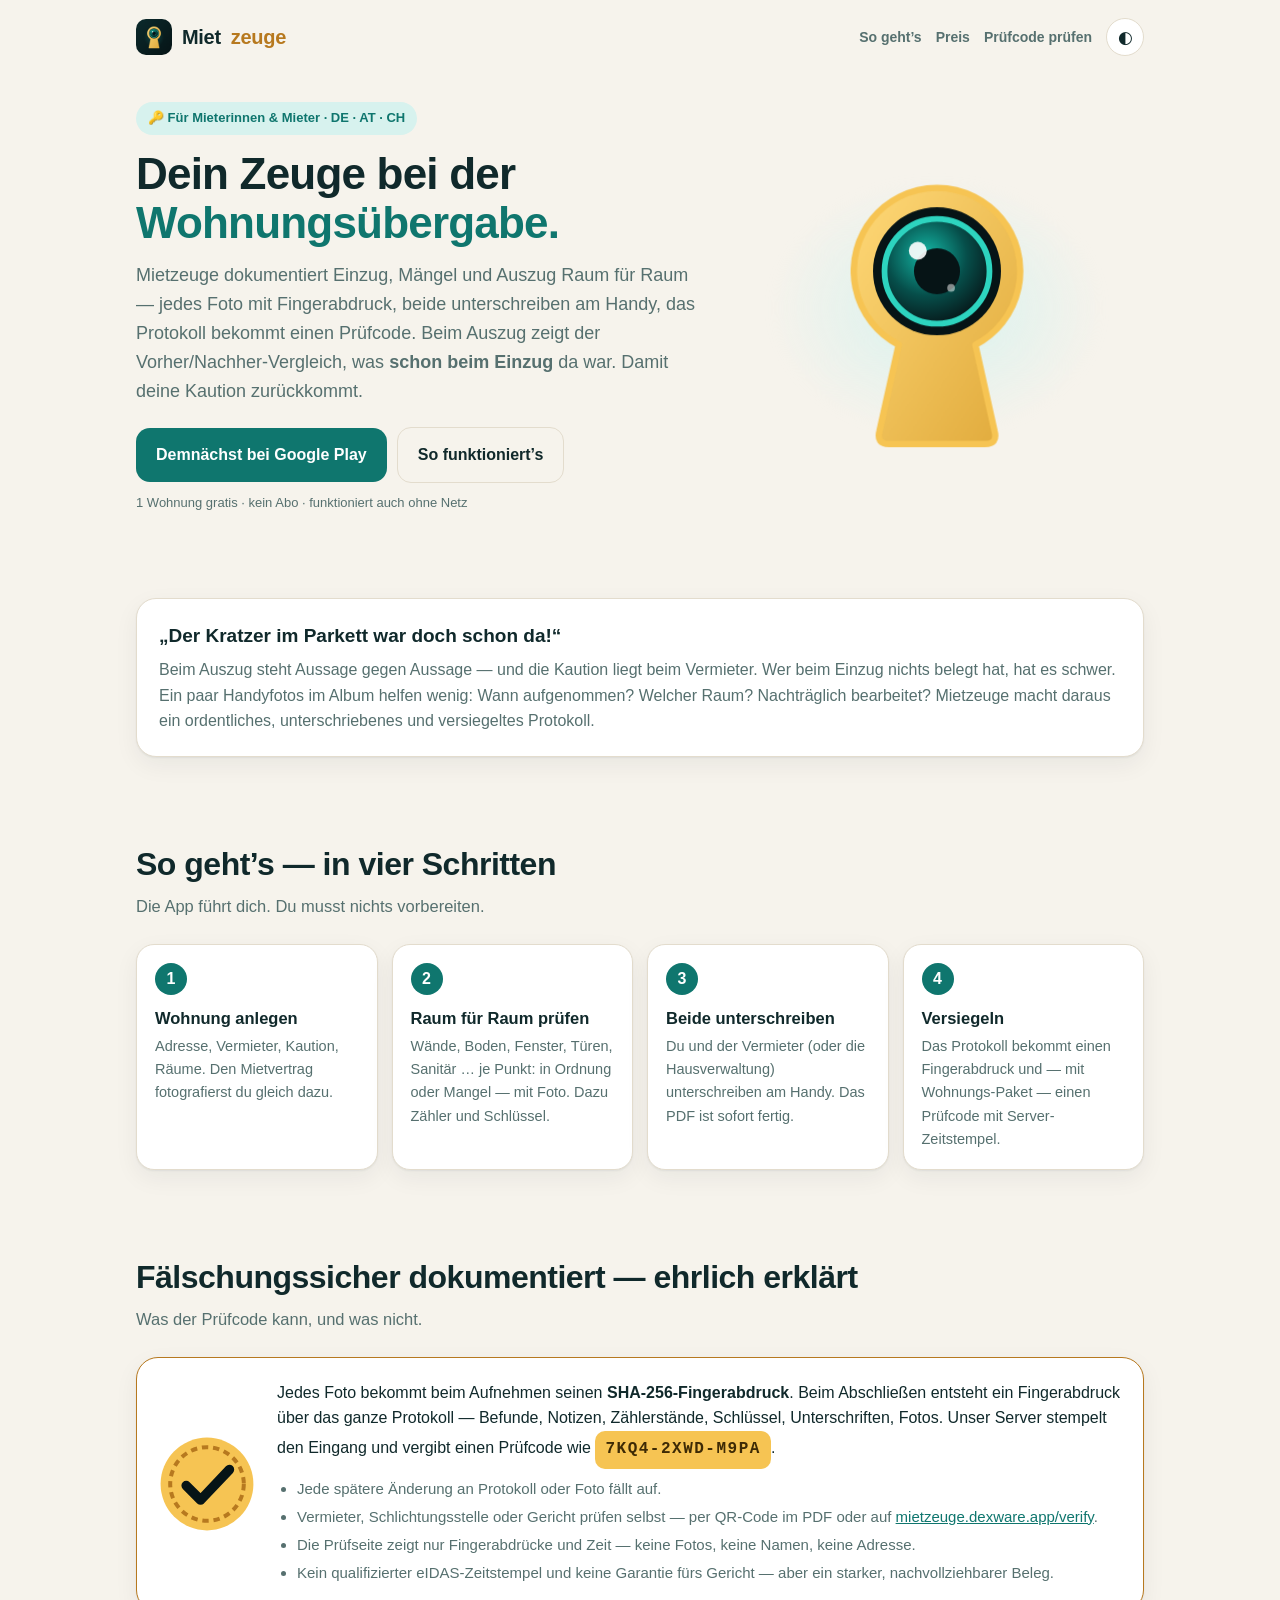
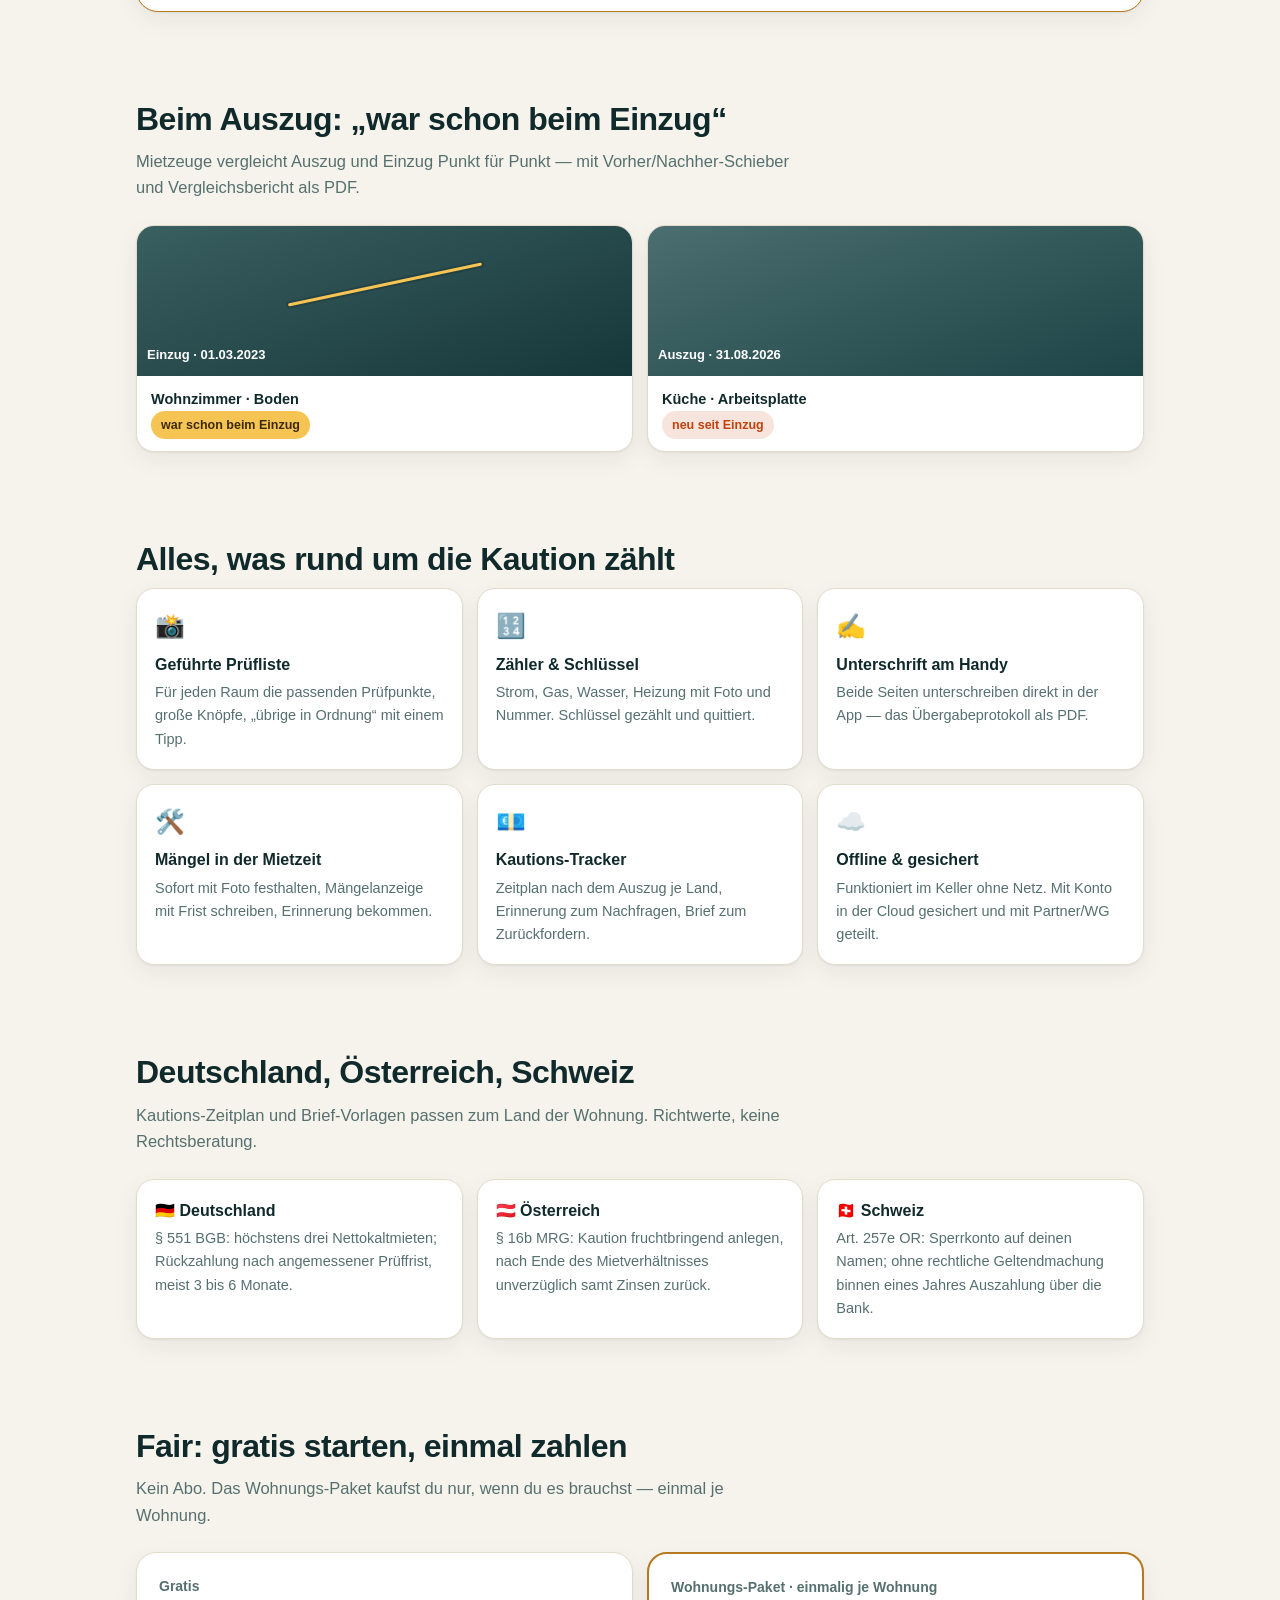
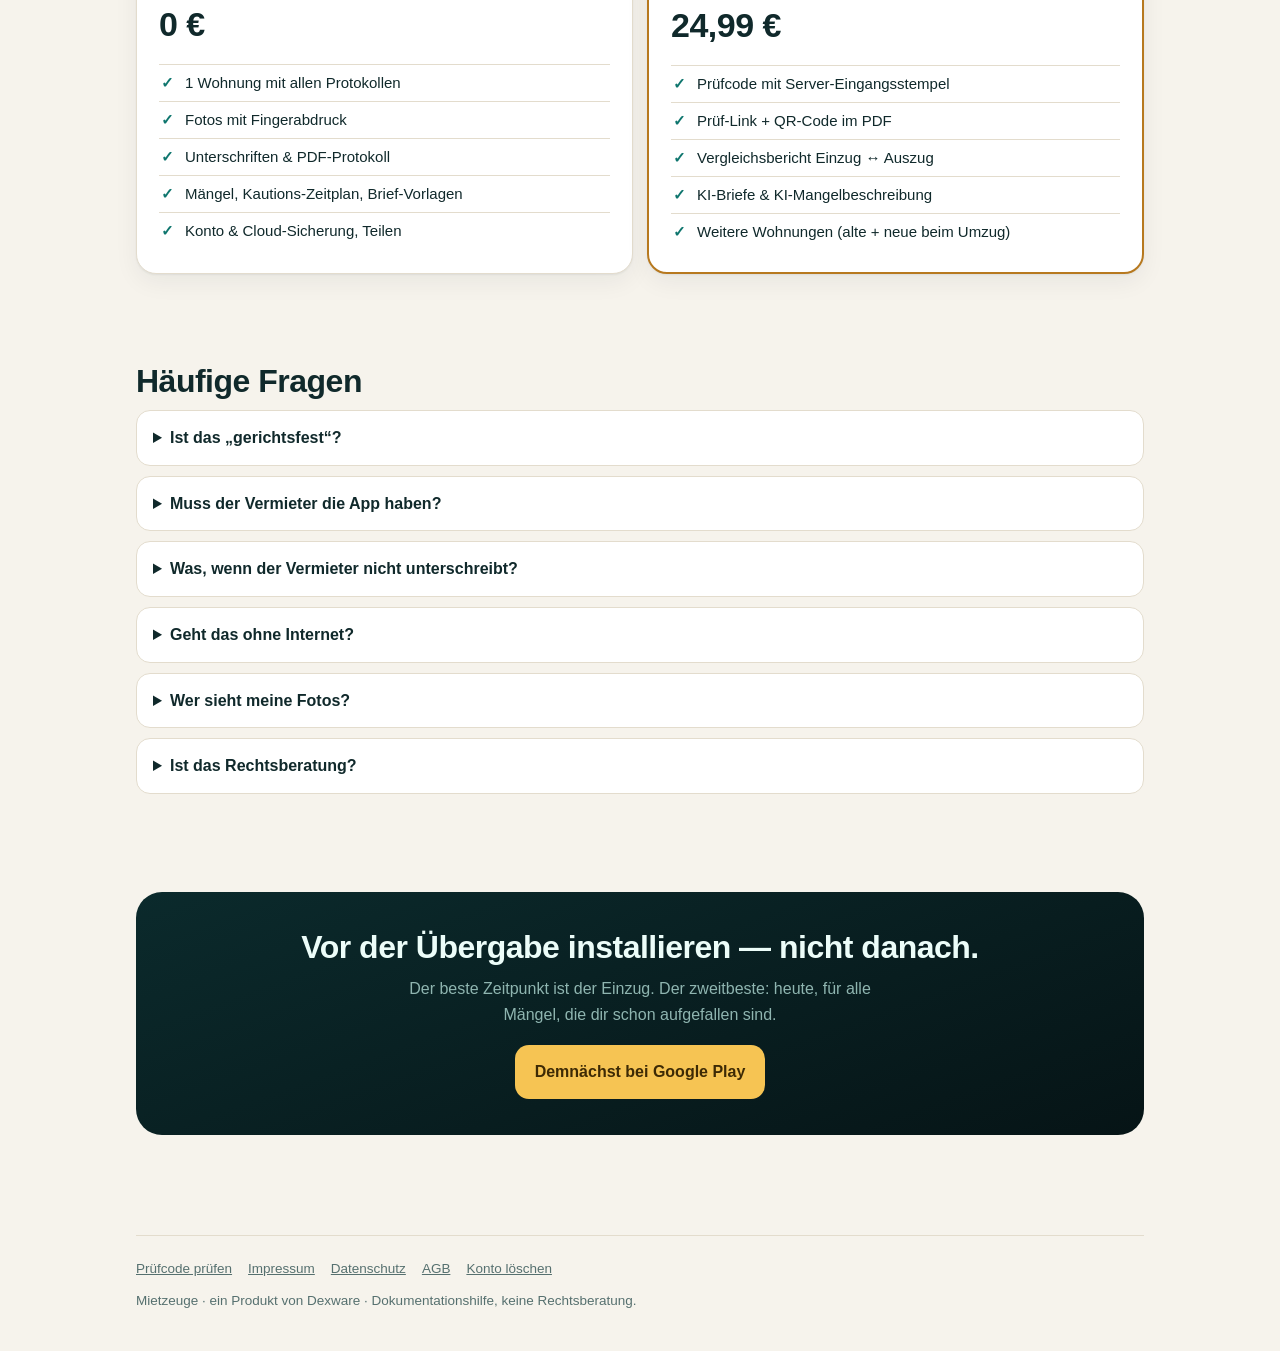
==== commit 4a926e46: "Neues Logo: Schlüsselloch mit Linse (statt Tür mit Haken)" ====
--- a/index.html
+++ b/index.html
@@ -26,13 +26,13 @@
     .art { position: relative; display: flex; justify-content: center; }
     .art .glow { position: absolute; inset: 8% 10%; border-radius: 50%; background: radial-gradient(closest-side, var(--primary-soft), transparent); filter: blur(6px); }
     .door { position: relative; width: min(320px, 78vw); height: auto; }
-    .door .outline { stroke-dasharray: 820; stroke-dashoffset: 820; animation: draw 1.2s 0.15s cubic-bezier(.6,.05,.3,1) forwards; }
+    .door .outline { stroke-dasharray: 480; stroke-dashoffset: 480; animation: draw 1.2s 0.15s cubic-bezier(.6,.05,.3,1) forwards; }
     .door .fill { opacity: 0; animation: fade 0.5s 0.9s forwards; }
-    .door .sealg { transform-origin: 150px 140px; transform: scale(1.9) rotate(-8deg); opacity: 0; animation: stamp 0.55s 1.45s cubic-bezier(.2,.9,.3,1.2) forwards; }
+    .door .sealg { transform-origin: 100px 72px; transform: scale(.3); opacity: 0; animation: stamp 0.55s 1.45s cubic-bezier(.2,.9,.3,1.2) forwards; }
     @keyframes draw { to { stroke-dashoffset: 0; } }
     @keyframes fade { to { opacity: 1; } }
-    @keyframes stamp { 60% { transform: scale(0.92) rotate(-8deg); opacity: 1; } to { transform: scale(1) rotate(-8deg); opacity: 1; } }
-    @media (prefers-reduced-motion: reduce) { .door .outline { stroke-dashoffset: 0; } .door .fill, .door .sealg { opacity: 1; transform: rotate(-8deg); } }
+    @keyframes stamp { 60% { transform: scale(1.08); opacity: 1; } to { transform: scale(1); opacity: 1; } }
+    @media (prefers-reduced-motion: reduce) { .door .outline { stroke-dashoffset: 0; } .door .fill, .door .sealg { opacity: 1; transform: none; } }
 
     section.band { padding: 44px 0; }
     section.band h2 { font-size: clamp(22px, 4.6vw, 32px); font-weight: 900; letter-spacing: -0.5px; line-height: 1.2; margin-bottom: 10px; }
@@ -129,18 +129,19 @@
       <div class="art" aria-hidden="true">
         <div class="glow"></div>
         <svg class="door" viewBox="0 0 200 190" role="img">
-          <g class="fill">
-            <rect x="58" y="36" width="84" height="140" rx="10" fill="#064E4A" />
-            <rect x="70" y="52" width="60" height="44" rx="6" fill="#0F766E" />
-            <rect x="70" y="108" width="60" height="52" rx="6" fill="#0F766E" />
-            <circle cx="124" cy="102" r="5" fill="#F6C453" />
-            <path d="M124 102 v10" stroke="#F6C453" stroke-width="4" stroke-linecap="round" />
-          </g>
-          <path class="outline" d="M40 176 V40 Q40 18 62 18 H138 Q160 18 160 40 V176 M58 176 V46 Q58 36 68 36 H132 Q142 36 142 46 V176 M20 176 H180" fill="none" stroke="#2DD4BF" stroke-width="5" stroke-linecap="round" stroke-linejoin="round" />
+          <defs>
+            <linearGradient id="mzGold" x1="0" y1="0" x2="1" y2="1"><stop offset="0" stop-color="#FFD978" /><stop offset="1" stop-color="#E0A93A" /></linearGradient>
+            <radialGradient id="mzLens" cx=".4" cy=".35" r=".7"><stop offset="0" stop-color="#14B8A6" /><stop offset=".55" stop-color="#064E4A" /><stop offset="1" stop-color="#061416" /></radialGradient>
+          </defs>
+          <path class="fill" d="M76 118 A52 52 0 1 1 124 118 L136 172 Q138 180 130 180 H70 Q62 180 64 172 Z" fill="url(#mzGold)" />
+          <path class="outline" d="M76 118 A52 52 0 1 1 124 118 L136 172 Q138 180 130 180 H70 Q62 180 64 172 Z" fill="none" stroke="#F6C453" stroke-width="4" stroke-linecap="round" stroke-linejoin="round" />
           <g class="sealg">
-            <circle cx="150" cy="140" r="29" fill="#F6C453" stroke="#061416" stroke-width="3" />
-            <circle cx="150" cy="140" r="23" fill="none" stroke="#B7791F" stroke-width="2.5" stroke-dasharray="4 3" />
-            <path d="M137 141 L146 150 L164 131" stroke="#061416" stroke-width="6" stroke-linecap="round" stroke-linejoin="round" fill="none" />
+            <circle cx="100" cy="72" r="40" fill="#061416" />
+            <circle cx="100" cy="72" r="32.8" fill="url(#mzLens)" />
+            <circle cx="100" cy="72" r="32.8" fill="none" stroke="#2DD4BF" stroke-width="3.6" />
+            <circle cx="100" cy="72" r="14.4" fill="#061416" />
+            <circle cx="88" cy="59.2" r="5.6" fill="#FFFFFF" opacity=".9" />
+            <circle cx="108.8" cy="82.4" r="2.4" fill="#FFFFFF" opacity=".5" />
           </g>
         </svg>
       </div>
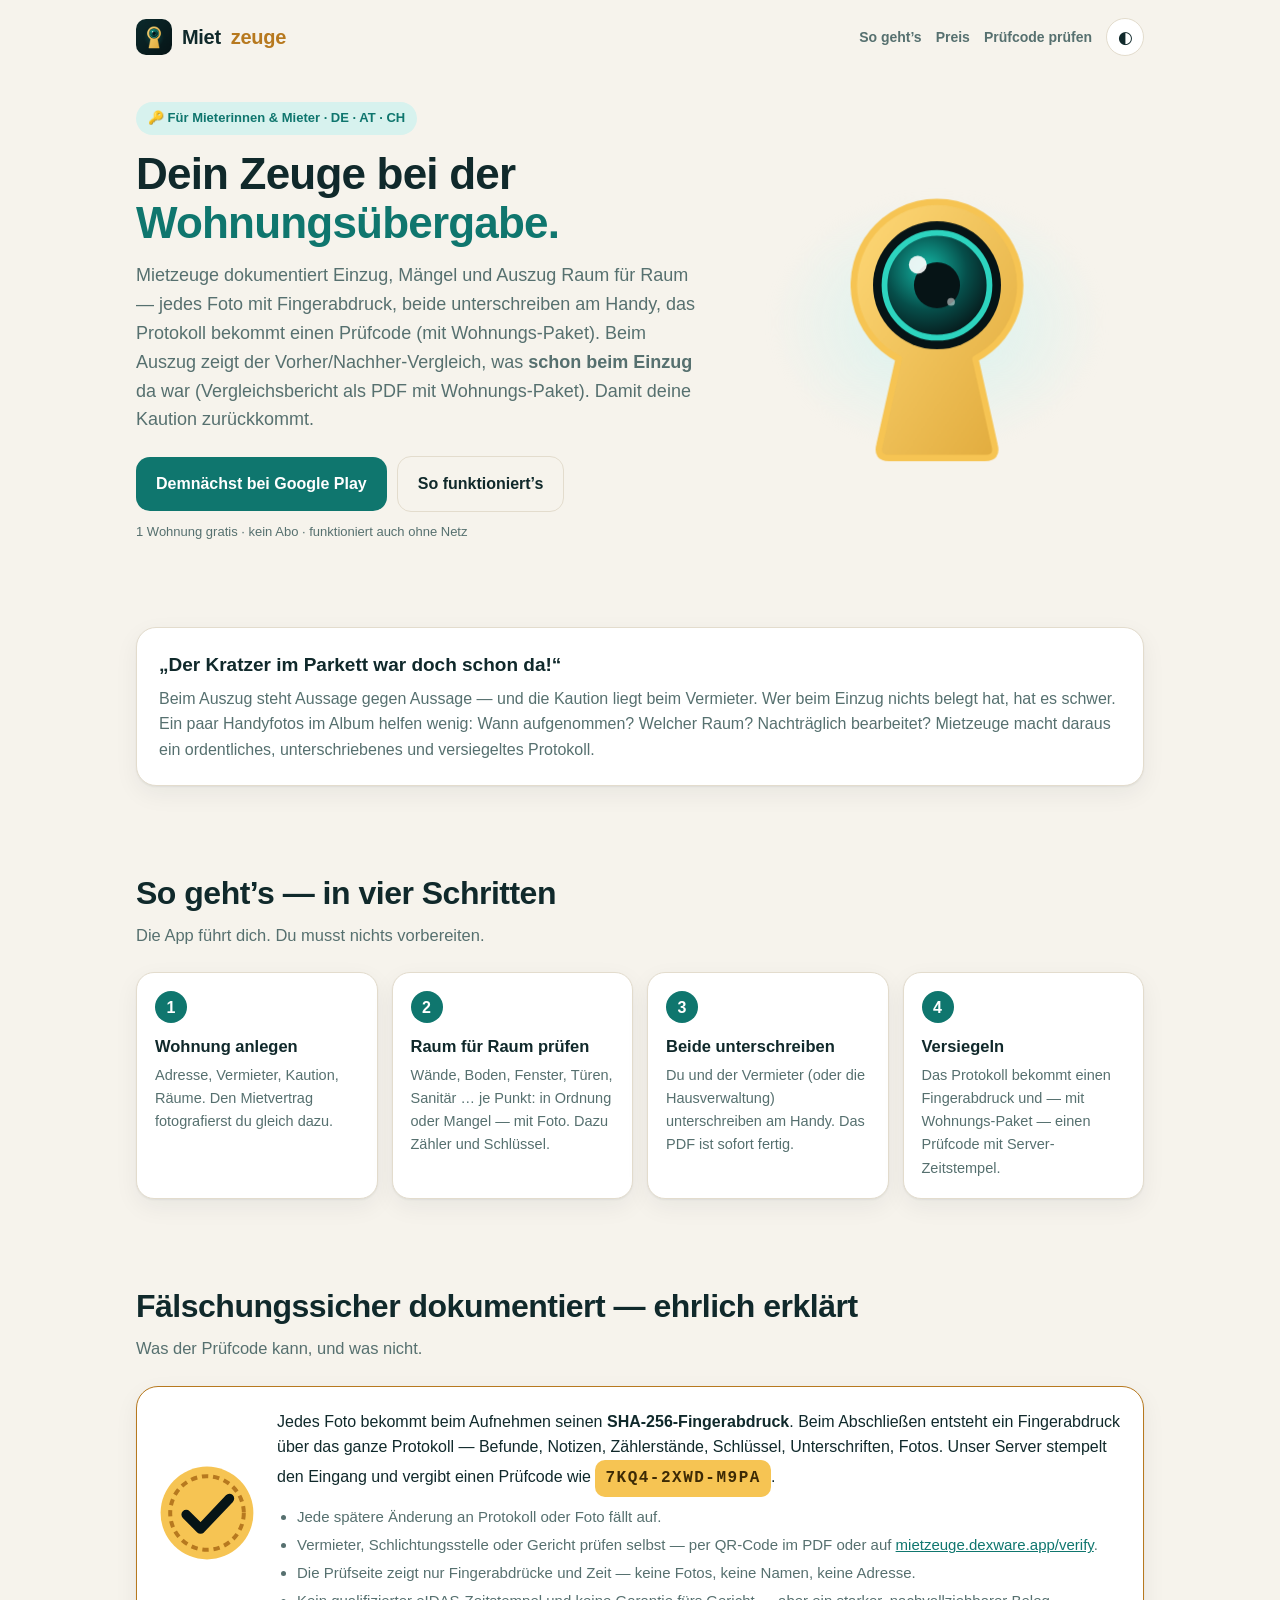
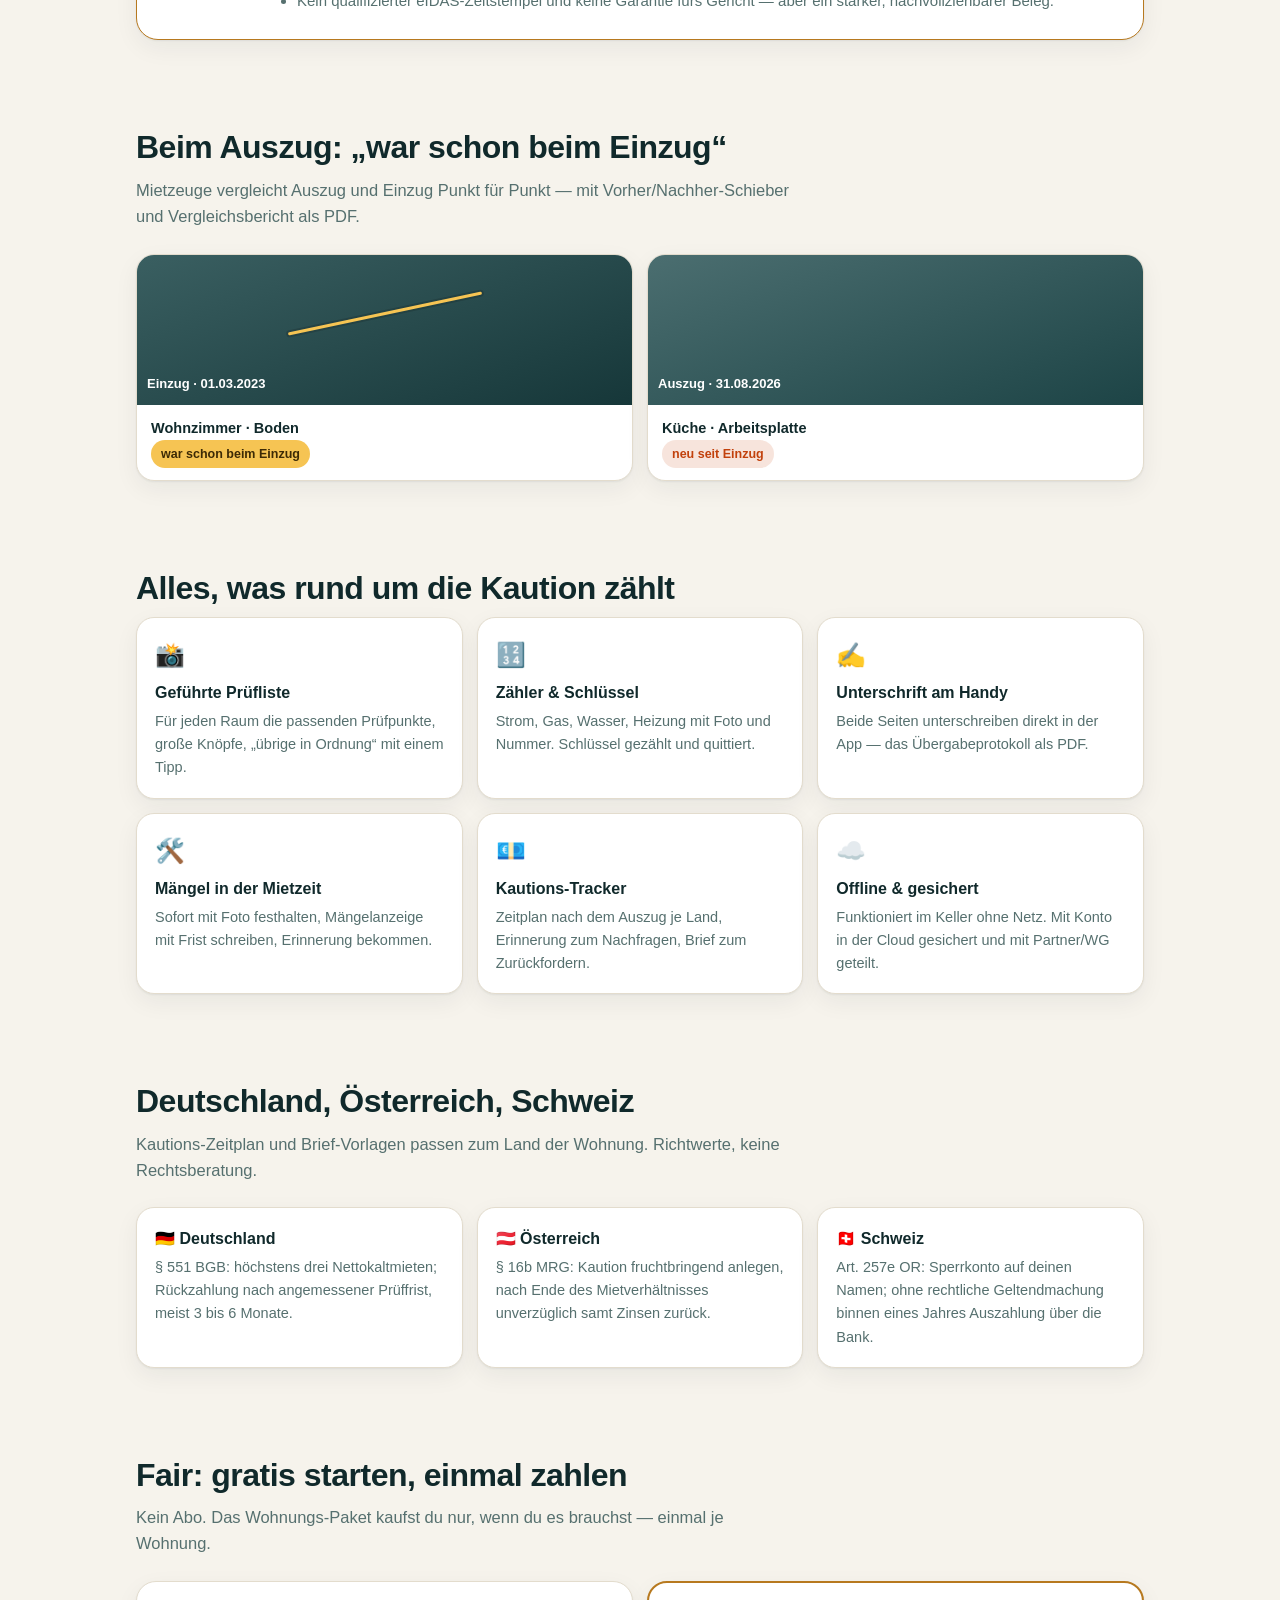
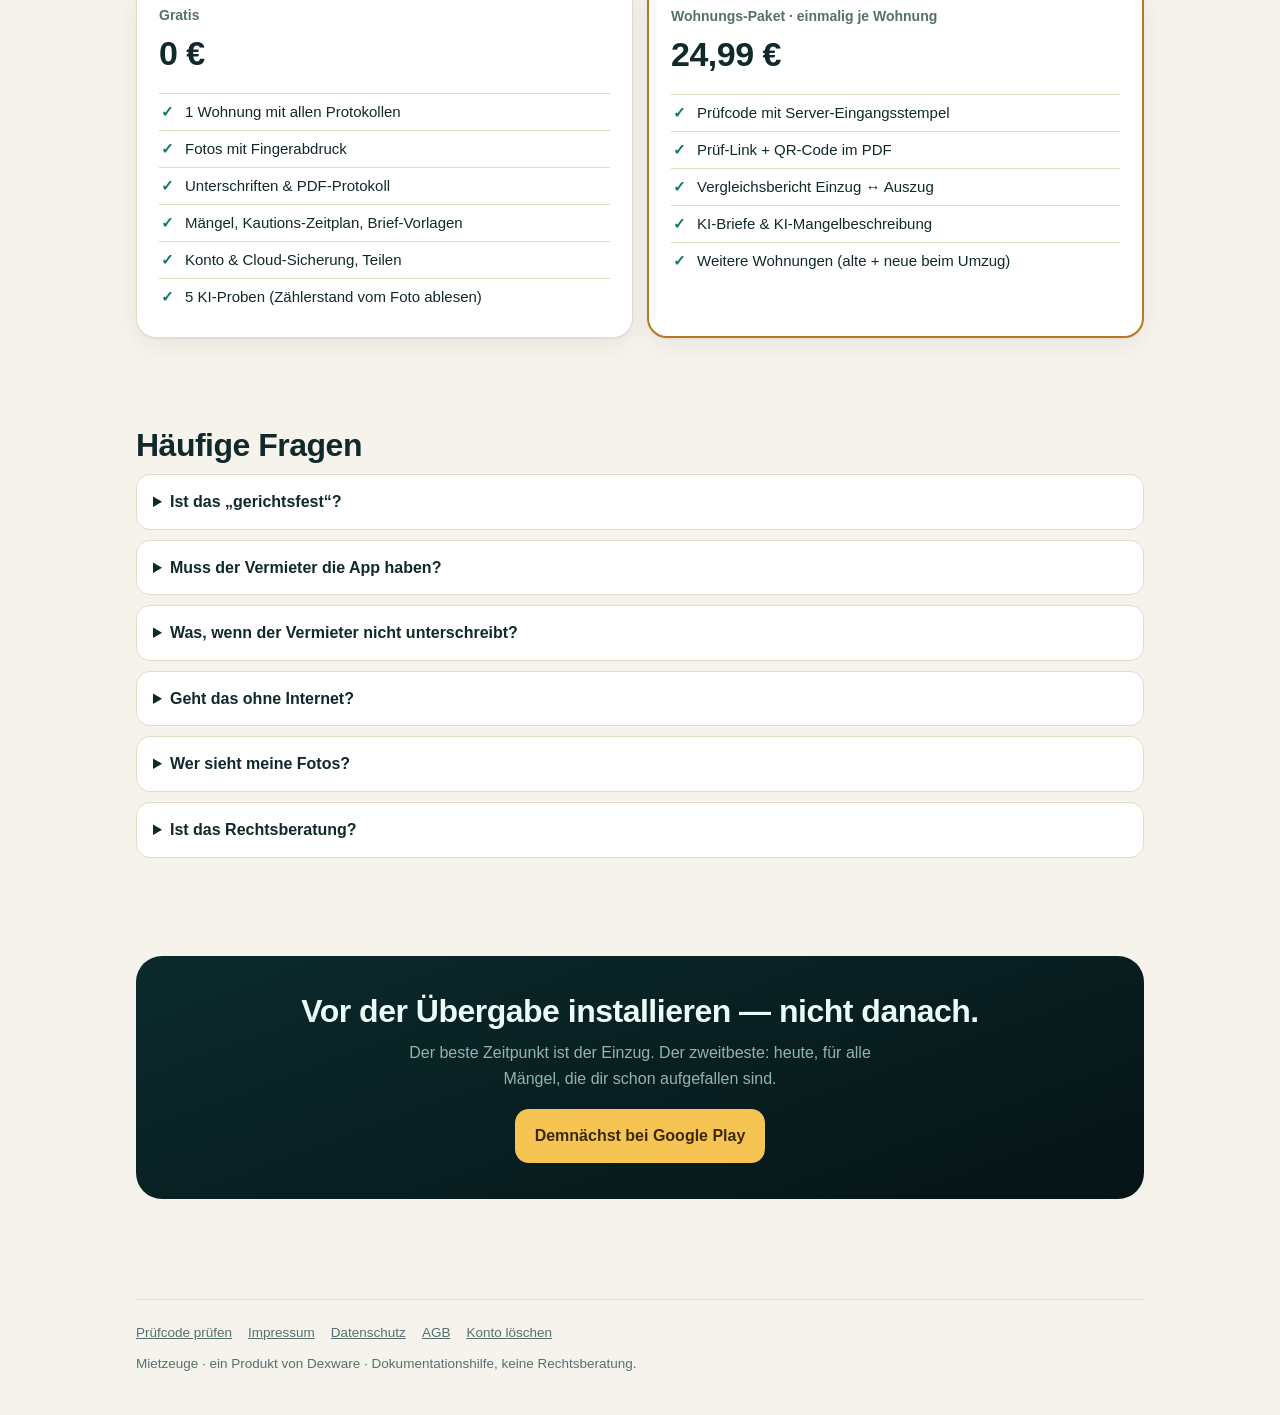
==== commit ea3aacc6: "Prüfseite: Beispiel-Code wird erkannt, kaputter Link-Parameter bricht nicht ab; Startseite/AGB: 5 KI" ====
--- a/index.html
+++ b/index.html
@@ -119,7 +119,7 @@
       <div>
         <span class="eyebrow">🔑 Für Mieterinnen &amp; Mieter · DE · AT · CH</span>
         <h1>Dein Zeuge bei der <em>Wohnungsübergabe.</em></h1>
-        <p class="lead">Mietzeuge dokumentiert Einzug, Mängel und Auszug Raum für Raum — jedes Foto mit Fingerabdruck, beide unterschreiben am Handy, das Protokoll bekommt einen Prüfcode. Beim Auszug zeigt der Vorher/Nachher-Vergleich, was <strong>schon beim Einzug</strong> da war. Damit deine Kaution zurückkommt.</p>
+        <p class="lead">Mietzeuge dokumentiert Einzug, Mängel und Auszug Raum für Raum — jedes Foto mit Fingerabdruck, beide unterschreiben am Handy, das Protokoll bekommt einen Prüfcode (mit Wohnungs-Paket). Beim Auszug zeigt der Vorher/Nachher-Vergleich, was <strong>schon beim Einzug</strong> da war (Vergleichsbericht als PDF mit Wohnungs-Paket). Damit deine Kaution zurückkommt.</p>
         <div class="cta">
           <span class="btn primary" aria-disabled="true">Demnächst bei Google Play</span>
           <a class="btn ghost" href="#so-gehts">So funktioniert’s</a>
@@ -226,6 +226,7 @@
             <li>Unterschriften &amp; PDF-Protokoll</li>
             <li>Mängel, Kautions-Zeitplan, Brief-Vorlagen</li>
             <li>Konto &amp; Cloud-Sicherung, Teilen</li>
+            <li>5 KI-Proben (Zählerstand vom Foto ablesen)</li>
           </ul>
         </div>
         <div class="price hot">
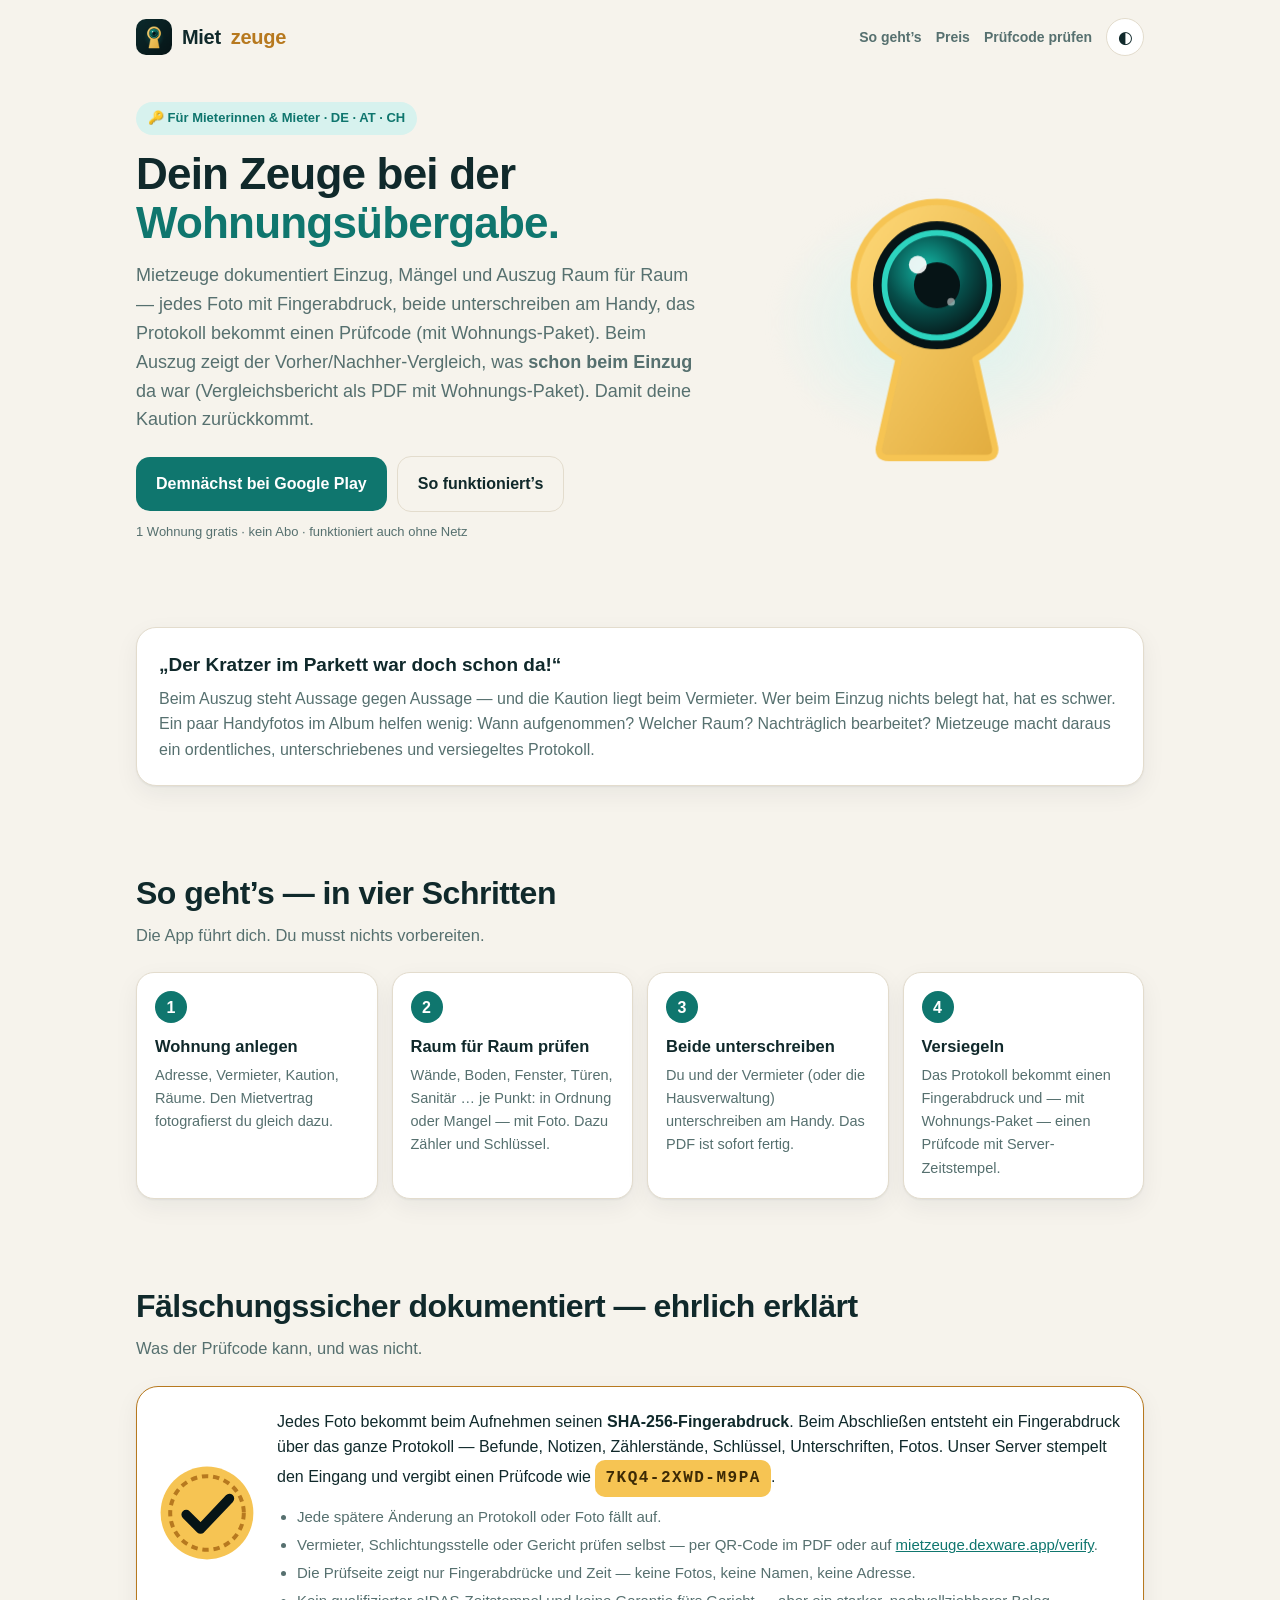
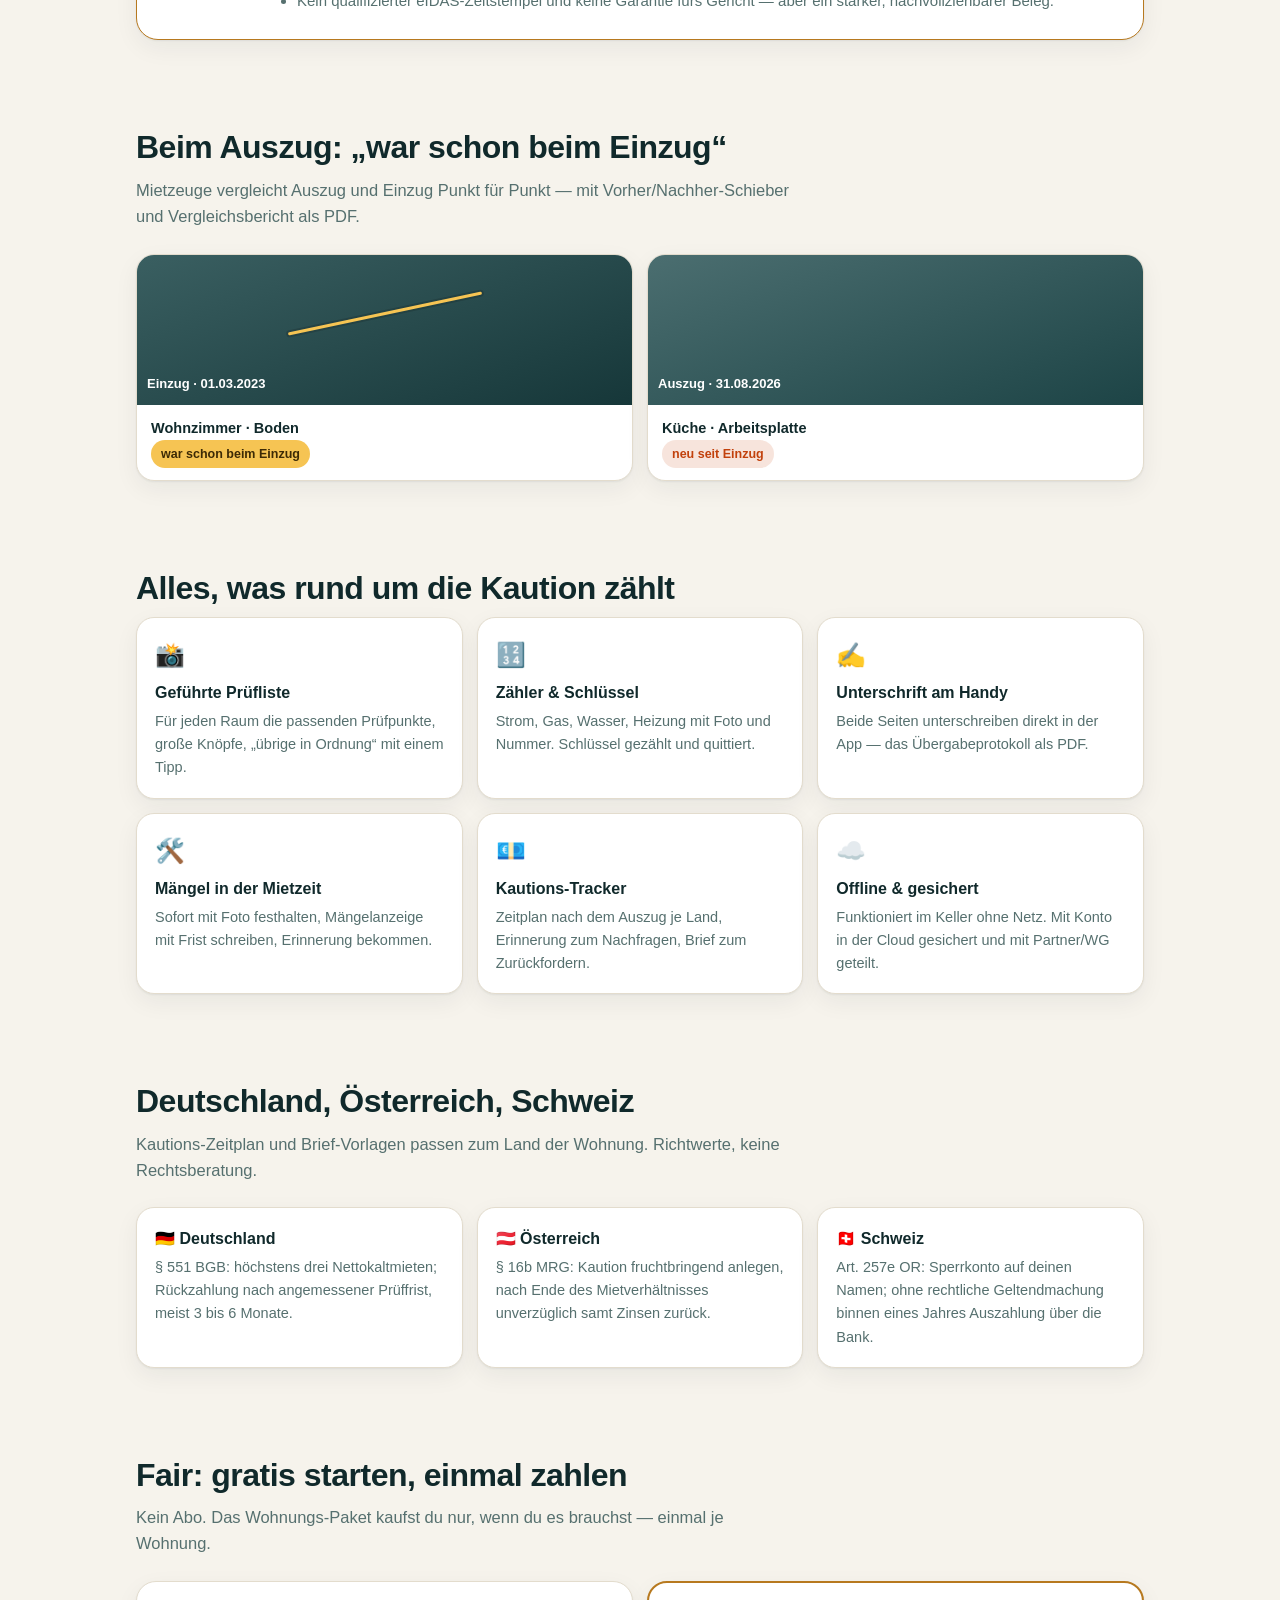
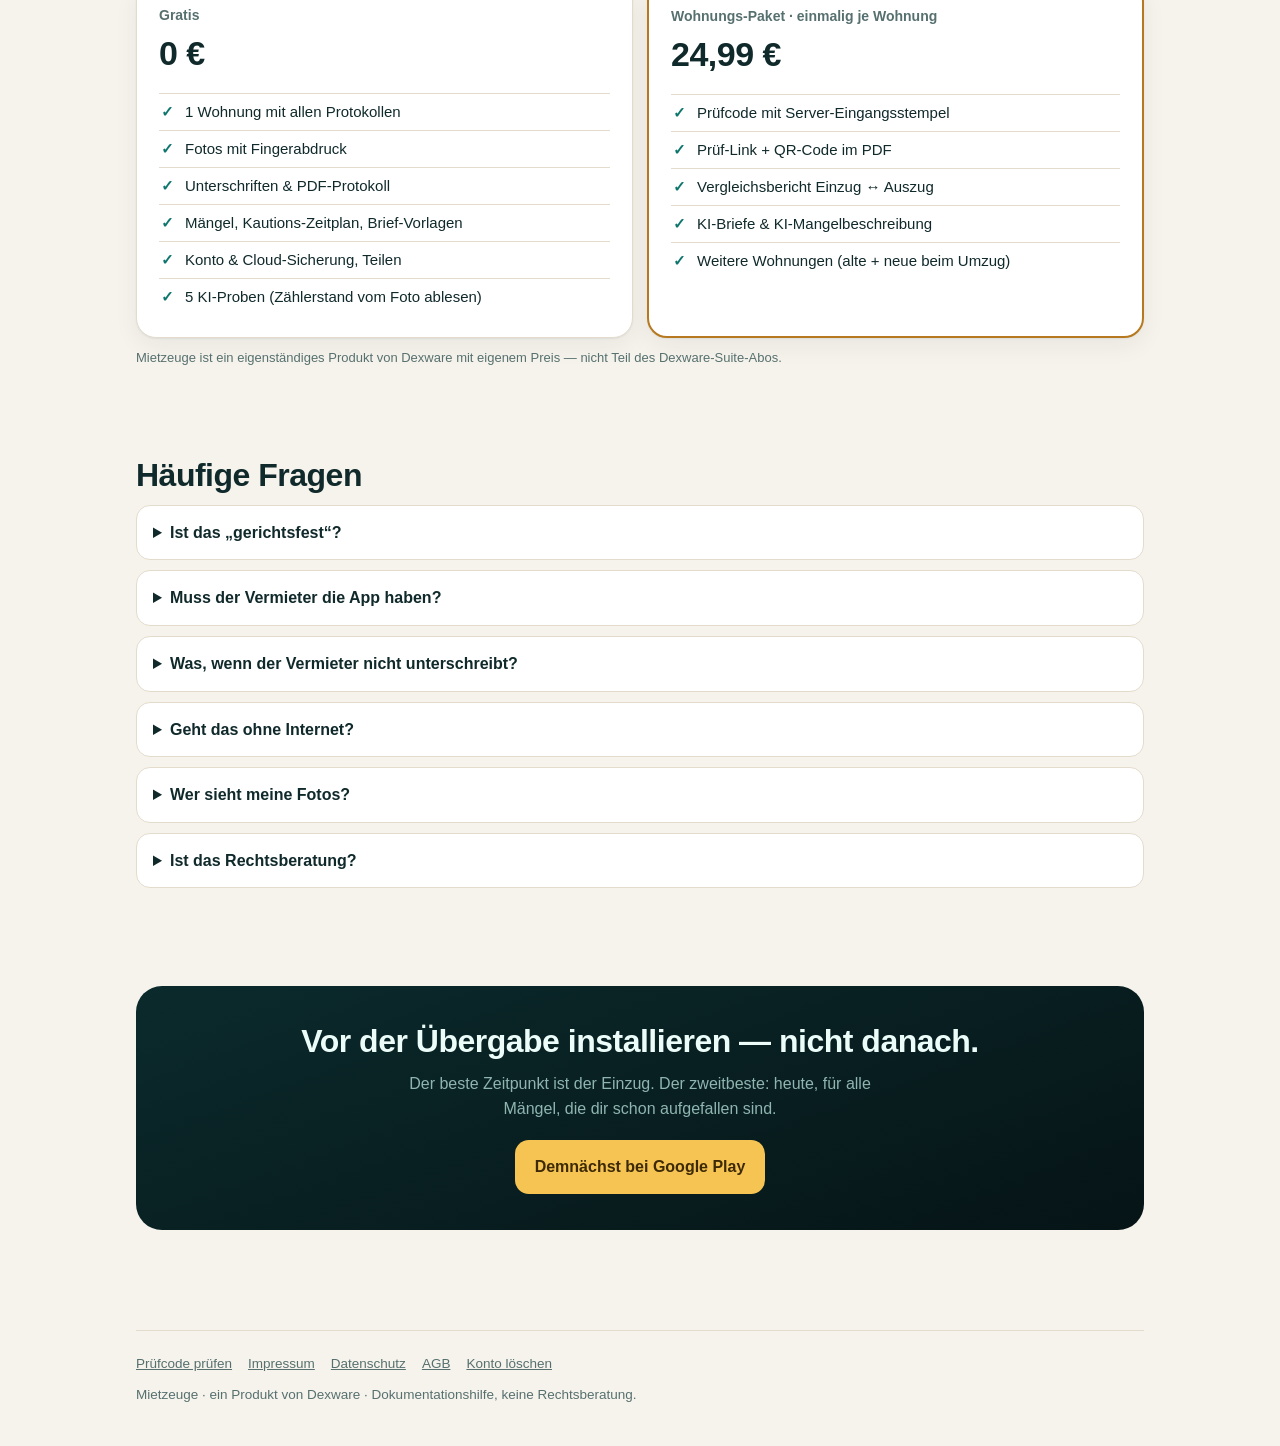
==== commit bec079e2: "Hinweis: nicht Teil des Dexware-Suite-Abos" ====
--- a/index.html
+++ b/index.html
@@ -241,6 +241,7 @@
           </ul>
         </div>
       </div>
+      <p class="small">Mietzeuge ist ein eigenständiges Produkt von Dexware mit eigenem Preis — nicht Teil des Dexware-Suite-Abos.</p>
     </section>
 
     <section class="band">
